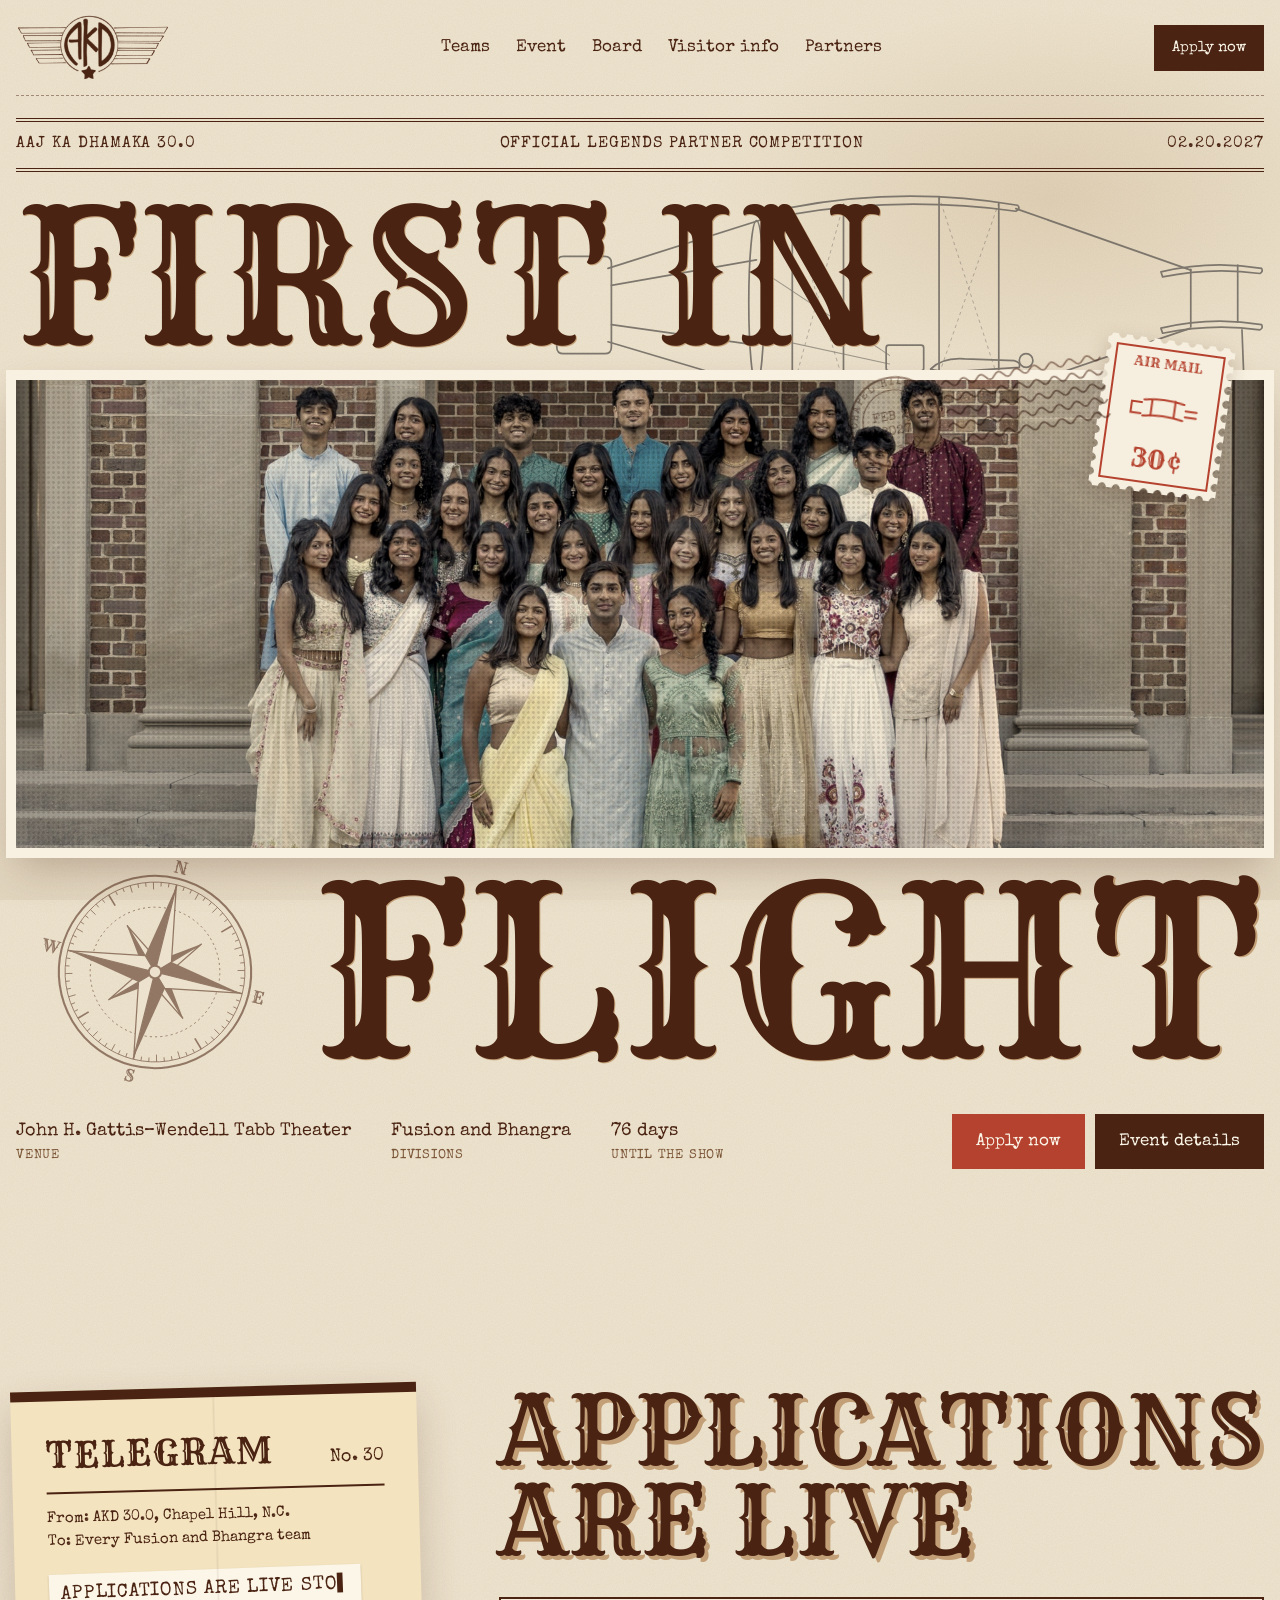
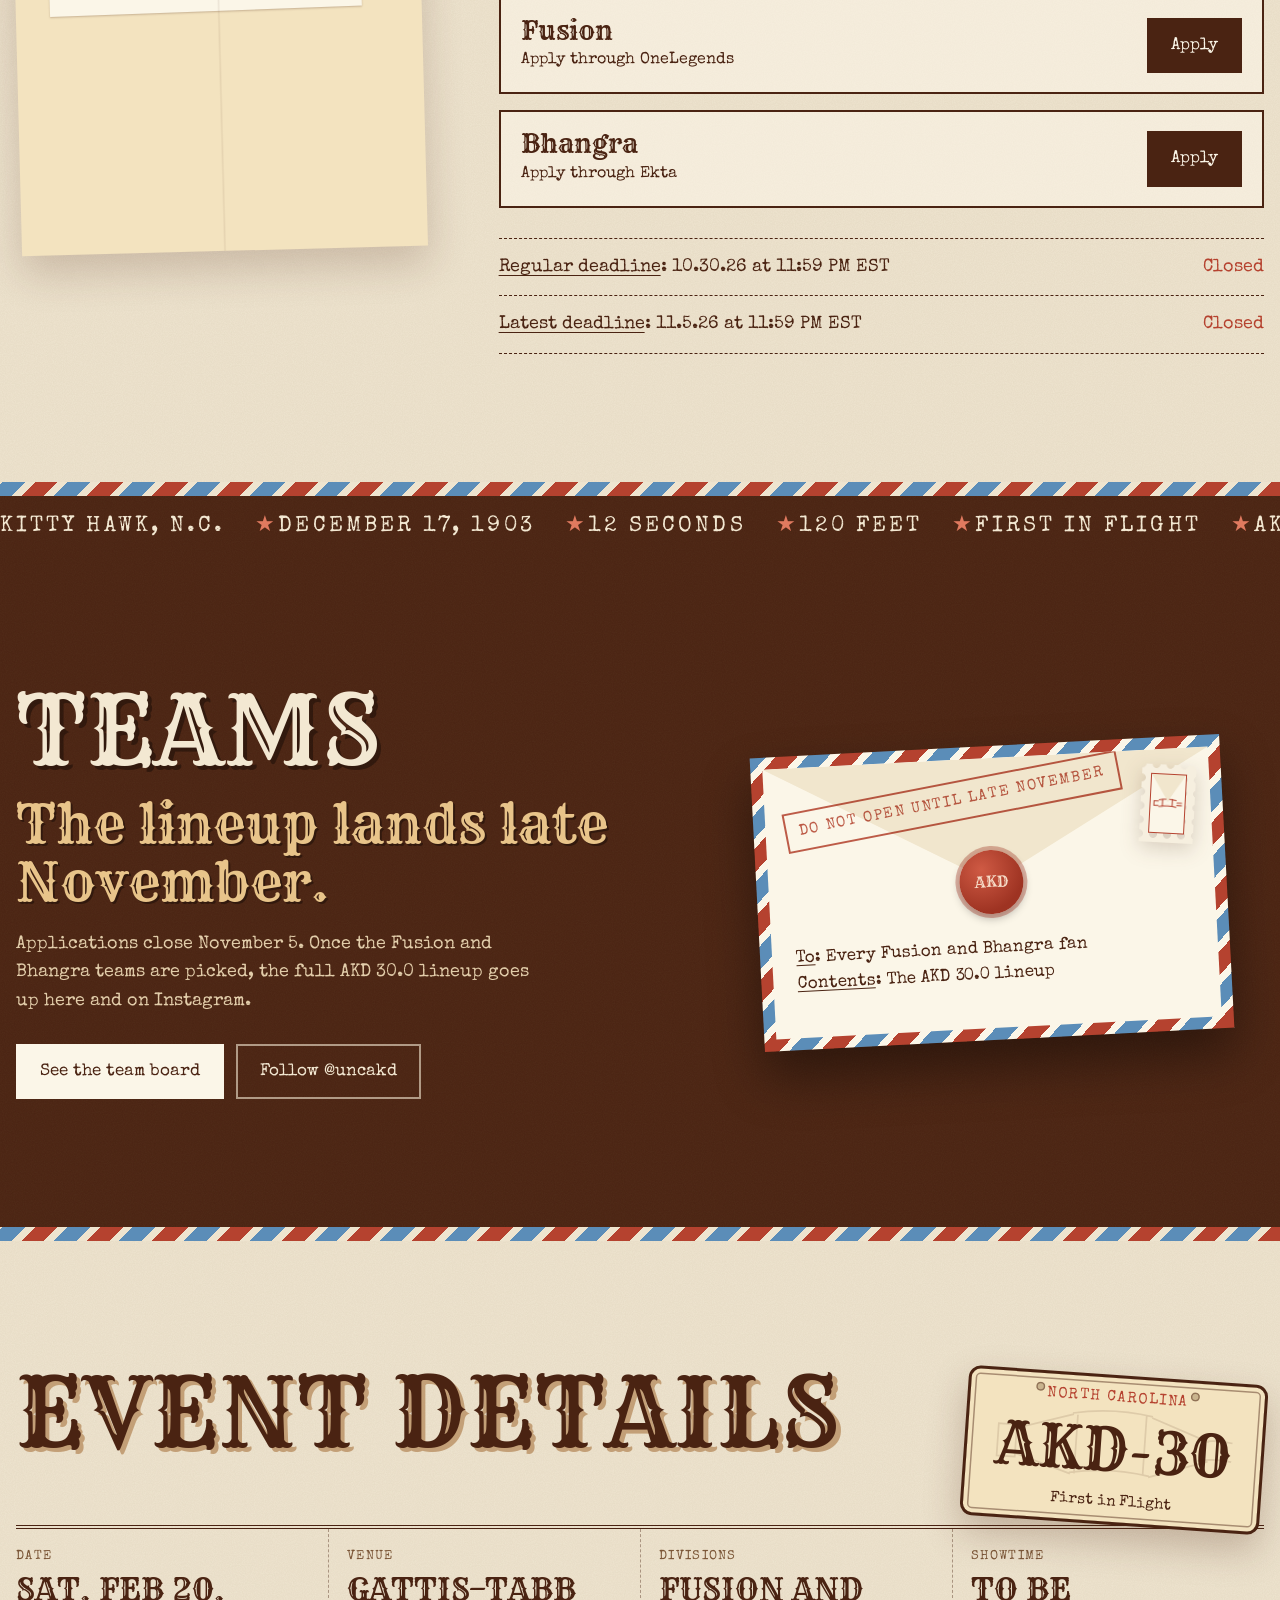
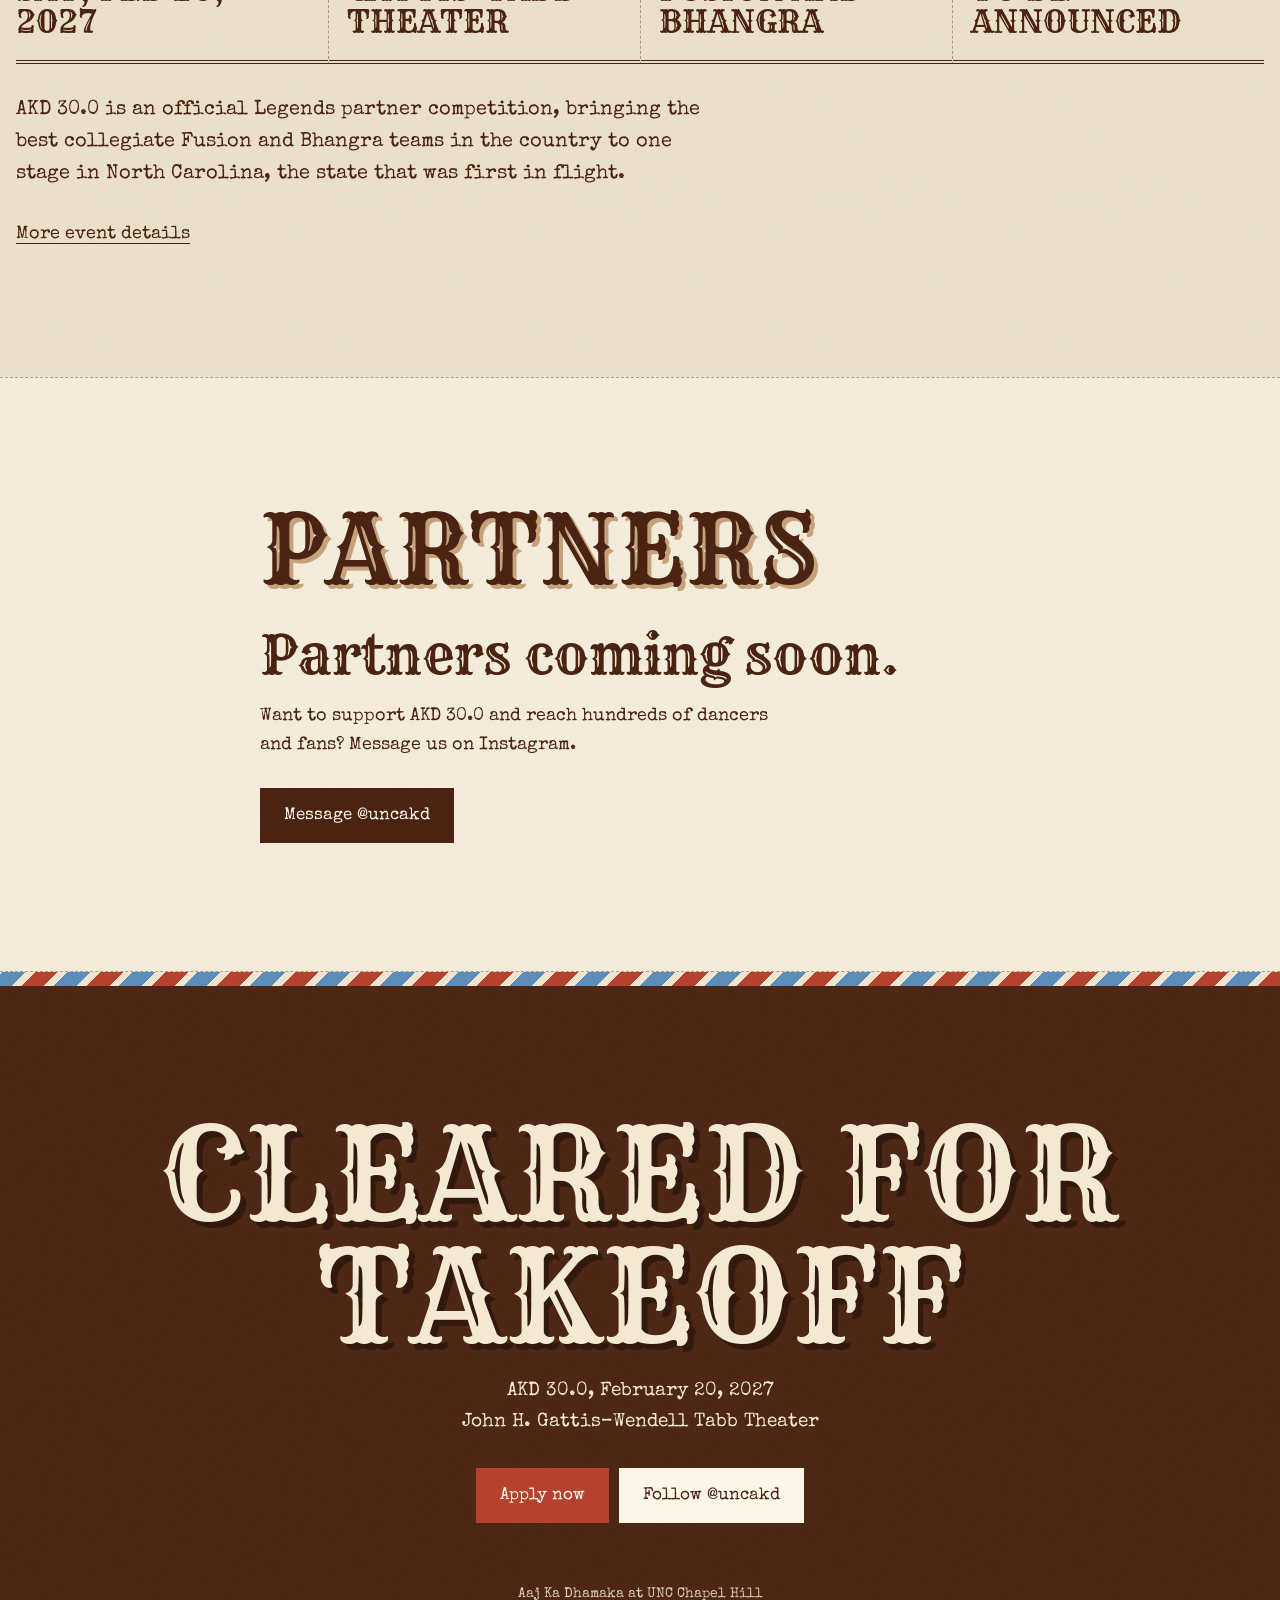
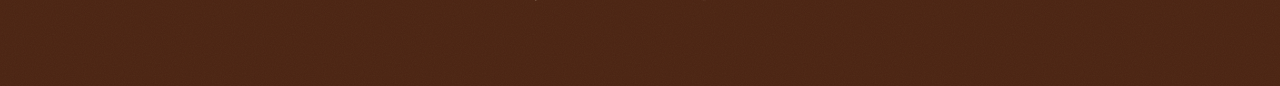
==== index.html @ eef0228e "AKD 30.0 "First in Flight" site; move 2026 site to /2026 New five-page site at the repo root (home, " ====
<!doctype html>
<html lang="en">
<head>
<meta charset="utf-8">
<meta name="viewport" content="width=device-width, initial-scale=1">
<title>Aaj Ka Dhamaka 30.0 | First in Flight</title>
<meta name="description" content="Aaj Ka Dhamaka 30.0. First in Flight. February 20, 2027.">
<link rel="icon" type="image/png" href="assets/logo-brown.png">
<meta property="og:title" content="Aaj Ka Dhamaka 30.0 | First in Flight">
<meta property="og:description" content="AKD 30.0, an official Legends partner competition. February 20, 2027 at the John H. Gattis–Wendell Tabb Theater.">
<meta property="og:image" content="https://aajkadhamaka.com/assets/akd-team.jpg">
<meta property="og:url" content="https://aajkadhamaka.com/">
<meta name="twitter:card" content="summary_large_image">
<link rel="preconnect" href="https://fonts.googleapis.com">
<link rel="preconnect" href="https://fonts.gstatic.com" crossorigin>
<link href="https://fonts.googleapis.com/css2?family=Rye&family=Special+Elite&display=swap" rel="stylesheet">
<link rel="stylesheet" href="site.css">
<style>
/* ---------- Poster hero ---------- */
.poster { position: relative; overflow: hidden; padding: 22px 0 clamp(50px, 7vw, 90px); }
.poster > .wrap { position: relative; z-index: 1; }
.poster h1 { margin: 0; }
.poster .l1, .poster .l2 { display: block; width: max-content; font-size: clamp(70px, 15vw, 240px); white-space: nowrap; will-change: transform; }
.poster .l1 { margin-top: 18px; animation: inL 1s cubic-bezier(.2, .8, .2, 1) both; }
.poster .l2 { margin-left: auto; animation: inR 1s cubic-bezier(.2, .8, .2, 1) .1s both; }
@keyframes inL { from { transform: translateX(-30vw); opacity: 0; } }
@keyframes inR { from { transform: translateX(30vw); opacity: 0; } }
.band { position: relative; display: block; margin: 14px 0; height: clamp(260px, 52vh, 560px); text-shadow: none; }
.band .duo { position: absolute; inset: 0; box-shadow: 0 0 0 10px #F8F1E1, 0 18px 40px rgba(74, 35, 18, .3); }
.band .duo img { object-position: center 44%; }
/* Team photo: real colors under a warm, printed-paper tint */
.duo.soft img { filter: sepia(.42) saturate(.82) contrast(1.05) brightness(.97); mix-blend-mode: normal; }
.duo.soft::before { background: #E6D2A8; opacity: .3; }
.duo.soft::after { opacity: .16; }
.band .stamp { position: absolute; z-index: 4; right: clamp(8px, 3vw, 40px); top: -40px; width: clamp(96px, 10vw, 130px); aspect-ratio: 5 / 6; transform: rotate(8deg); }
.stamp .inner { display: grid; grid-template-rows: auto 1fr auto; text-align: center; padding: 8px 6px; border: 2px solid var(--air-red); color: var(--air-red); }
.stamp .top { font-family: var(--display); font-size: clamp(11px, 1.05vw, 14px); letter-spacing: .04em; }
.stamp svg { width: 86%; margin: auto; }
.stamp .val { font-family: var(--display); font-size: clamp(20px, 2vw, 26px); line-height: 1; }
.band .postmark { position: absolute; z-index: 5; right: clamp(70px, 12vw, 170px); top: -26px; width: clamp(190px, 21vw, 270px); color: var(--ink); opacity: .55; transform: rotate(-10deg); mix-blend-mode: multiply; pointer-events: none; }
.poster-foot { display: grid; grid-template-columns: repeat(3, auto) 1fr; gap: 16px 40px; align-items: center; margin-top: 30px; }
.poster-foot small { display: block; font-size: 13px; color: var(--sepia); letter-spacing: .06em; text-transform: uppercase; }
.poster-foot .btns { justify-self: end; display: flex; gap: 10px; flex-wrap: wrap; }

/* Pencil sketch of the 1903 Wright Flyer; it draws in on load and flies off as you scroll */
.flyer-bg { position: absolute; z-index: 0; right: max(0px, calc((100vw - 1280px) / 2 - 40px)); top: 70px; width: min(860px, 58vw); height: auto; pointer-events: none;
  color: var(--graphite); opacity: .85; will-change: transform, opacity; }
.flyer-bg path, .flyer-bg line, .flyer-bg rect, .flyer-bg ellipse, .flyer-bg circle { fill: none; stroke: currentColor; stroke-width: 2; stroke-linecap: round; stroke-linejoin: round; }
.flyer-bg .thin { stroke-width: 1.2; opacity: .7; }
.flyer-bg .wire { stroke-width: 1; stroke-dasharray: 3 5; opacity: .6; }
.flyer-bg .draw { stroke-dasharray: var(--len); stroke-dashoffset: var(--len); animation: draw 2.2s cubic-bezier(.55, .05, .35, 1) forwards; animation-delay: var(--d, .2s); }
@keyframes draw { to { stroke-dashoffset: 0; } }
.compass { position: absolute; z-index: 0; color: var(--ink); opacity: .55; will-change: transform; }

/* ---------- 1903 ticker, typed like telegraph tape ---------- */
.ticker { background-color: var(--ink); background-image: var(--grain); color: var(--on-ink); overflow: hidden; padding: 14px 0; }
.ticker-track { display: flex; width: max-content; animation: tick 46s linear infinite; }
.ticker span { font-size: clamp(17px, 1.8vw, 22px); letter-spacing: .14em; text-transform: uppercase; white-space: nowrap; padding-right: 30px; }
.ticker i { font-style: normal; color: #E07A5F; padding-left: 30px; }
@keyframes tick { to { transform: translateX(-50%); } }

/* ---------- Teams: lineup coming late November ---------- */
.soon-grid { display: grid; grid-template-columns: 1.15fr 1fr; gap: clamp(30px, 6vw, 90px); align-items: center; }
.teams-soon h2 { color: var(--on-ink); margin-bottom: 18px; }
.soon-big { margin: 0; font-family: var(--display); font-size: clamp(30px, 4.2vw, 58px); line-height: 1.08; }
.teams-soon .soon-big { color: #E8C48A; text-shadow: .045em .045em 0 rgba(0, 0, 0, .35); }
.soon-text { margin: 18px 0 28px; max-width: 48ch; font-size: 18px; }
.teams-soon .soon-text { color: #E2CDAA; }
.soon-btns { display: flex; gap: 12px; flex-wrap: wrap; }
.teams-soon .btn-paper:hover { background: var(--air-red); border-color: var(--air-red); color: var(--paper-3); }
.btn-ghost-light { color: var(--on-ink); border-color: rgba(243, 232, 210, .6); }
.btn-ghost-light:hover { background: rgba(243, 232, 210, .1); }
/* A sealed air mail envelope holding the lineup */
.envelope { position: relative; justify-self: center; width: min(100%, 470px); aspect-ratio: 16 / 10; padding: 12px; transform: rotate(-3deg);
  background: repeating-linear-gradient(-45deg, var(--air-red) 0 16px, var(--paper-3) 16px 23px, var(--air-blue) 23px 39px, var(--paper-3) 39px 46px);
  box-shadow: 0 26px 50px rgba(0, 0, 0, .4); color: var(--ink); }
.envelope .inner { position: relative; height: 100%; background: var(--paper-3); padding: 22px 24px; display: flex; flex-direction: column; justify-content: flex-end; overflow: hidden; }
.envelope .inner::before { content: ""; position: absolute; left: 0; right: 0; top: 0; height: 46%; background: #F1E6CD; clip-path: polygon(0 0, 100% 0, 50% 100%); box-shadow: inset 0 -1px 0 rgba(74, 35, 18, .2); }
.envelope .to { position: relative; font-size: clamp(14px, 1.5vw, 17px); line-height: 1.55; }
.envelope .to b { font-weight: 400; text-decoration: underline; text-underline-offset: 3px; }
.envelope .seal { position: absolute; z-index: 2; left: 50%; top: 46%; width: 64px; height: 64px; margin: -32px 0 0 -32px; border-radius: 50%;
  background: radial-gradient(circle at 35% 30%, #CF5A44, #9E3322 70%); box-shadow: 0 0 0 4px rgba(158, 51, 34, .35), 0 4px 10px rgba(0, 0, 0, .3);
  display: grid; place-items: center; font-family: var(--display); color: #F6DCC8; font-size: 15px; }
.envelope .mini { position: absolute; z-index: 2; right: 16px; top: 16px; width: 54px; transform: rotate(6deg); }
.envelope .mini .inner { padding: 0; border: 1.5px solid var(--air-red); height: 60px; display: grid; place-items: center; justify-content: center; }
.envelope .mini svg { width: 34px; color: var(--air-red); }
.envelope .rubber { position: absolute; z-index: 3; left: 18px; top: 22px; padding: 6px 12px; border: 2.5px solid var(--air-red); color: var(--air-red); transform: rotate(-8deg);
  font-size: clamp(13px, 1.3vw, 15px); letter-spacing: .12em; text-transform: uppercase; opacity: .85; mix-blend-mode: multiply; }

/* ---------- Applications telegram ---------- */
.apply-grid { display: grid; grid-template-columns: 1.1fr 1fr; gap: clamp(30px, 6vw, 80px); align-items: start; }
.telegram { position: relative; background: var(--paper-2); padding: 26px clamp(18px, 3vw, 34px) 30px; transform: rotate(-1.5deg); box-shadow: 0 18px 40px rgba(74, 35, 18, .2); border-top: 10px solid var(--ink); }
.telegram::after { content: ""; position: absolute; inset: 0; pointer-events: none; background: linear-gradient(90deg, transparent 49.6%, rgba(74, 35, 18, .08) 50%, transparent 50.4%); }
.tg-top { display: flex; justify-content: space-between; align-items: baseline; border-bottom: 2px solid var(--ink); padding-bottom: 8px; margin-bottom: 14px; }
.tg-top .brand { font-family: var(--display); font-size: clamp(26px, 2.8vw, 38px); letter-spacing: .04em; }
.tg-top span:last-child { white-space: nowrap; }
.tg-meta { font-size: 15px; line-height: 1.5; margin-bottom: 20px; }
.strips p { display: table; margin: 0 0 10px; padding: 6px 12px; background: var(--paper-3); box-shadow: 0 1px 2px rgba(74, 35, 18, .25); font-size: clamp(15px, 1.6vw, 19px); letter-spacing: .04em; min-height: 2.1em; }
.strips p:nth-child(odd) { transform: rotate(-.6deg); }
.strips p:nth-child(even) { transform: rotate(.5deg) translateX(6px); }
.strips p:empty { visibility: hidden; }
.strips p.typing::after { content: "▌"; animation: blink .7s steps(1) infinite; }
@keyframes blink { 50% { opacity: 0; } }
.apply-cards { display: grid; gap: 16px; margin-bottom: 30px; }
.apply-card { display: flex; justify-content: space-between; align-items: center; gap: 16px; padding: 18px 20px; border: 2px solid var(--ink); background: rgba(255, 250, 238, .5); }
.apply-card b { display: block; font-family: var(--display); font-weight: 400; font-size: 26px; line-height: 1.1; }
.apply-card span { font-size: 16px; }
.deadlines { list-style: none; margin: 0; padding: 0; border-top: 1.5px dashed var(--ink); }
.deadlines li { padding: 14px 0; border-bottom: 1.5px dashed var(--ink); display: flex; justify-content: space-between; gap: 16px; flex-wrap: wrap; }
.deadlines b { font-weight: 400; text-decoration: underline; text-underline-offset: 4px; }
.deadlines .left { color: var(--air-red); }

/* ---------- Event summary with an old enamel plate ---------- */
.event-head { display: flex; justify-content: space-between; align-items: flex-start; gap: 30px; }
.plate { flex: 0 0 auto; width: clamp(220px, 24vw, 300px); aspect-ratio: 2 / 1; border-radius: 12px; padding: 8px 14px; transform: rotate(4deg); margin-top: 6px;
  background: var(--paper-2); border: 3px solid var(--ink); box-shadow: inset 0 0 0 4px var(--paper-2), inset 0 0 0 5.5px rgba(74, 35, 18, .45), 0 16px 36px rgba(74, 35, 18, .25);
  display: grid; grid-template-rows: auto 1fr auto; text-align: center; position: relative; overflow: hidden; }
.plate .state { font-size: clamp(12px, 1.2vw, 15px); color: var(--air-red); letter-spacing: .1em; text-transform: uppercase; }
.plate .num { align-self: center; font-family: var(--display); font-size: clamp(40px, 4.6vw, 60px); line-height: 1; color: var(--ink); }
.plate .motto { font-size: clamp(12px, 1.2vw, 15px); color: var(--ink); }
.plate svg { position: absolute; inset: 18% 8% auto; width: 84%; opacity: .12; color: var(--ink); }
.plate svg path { fill: none; stroke: currentColor; stroke-width: 6; }
.plate .bolt { position: absolute; top: 9px; width: 9px; height: 9px; border-radius: 50%; background: #C9B48E; box-shadow: inset 0 0 0 1.5px rgba(74, 35, 18, .45); }
.plate .bolt.l { left: 22%; } .plate .bolt.r { right: 22%; }
.event-grid { margin: 0; display: grid; grid-template-columns: repeat(4, 1fr); border-top: 4px double var(--ink); }
.event-grid div { padding: 18px 18px 22px 0; border-bottom: 4px double var(--ink); }
.event-grid div + div { padding-left: 18px; border-left: 1.5px dashed rgba(74, 35, 18, .4); }
.event-grid dt { font-size: 13px; letter-spacing: .1em; text-transform: uppercase; color: var(--sepia); }
.event-grid dd { margin: 6px 0 0; font-family: var(--display); text-transform: uppercase; font-size: clamp(22px, 2.4vw, 34px); line-height: 1.05; }
.about { max-width: 58ch; font-size: 20px; margin: 30px 0 0; }

/* ---------- Partners: coming soon ---------- */
.partners-grid { max-width: 760px; }
.partners-grid .soon-text { color: var(--ink); }

@media (max-width: 900px) {
  .poster-foot { grid-template-columns: 1fr 1fr; }
  .poster-foot .btns { justify-self: start; grid-column: 1 / -1; }
  .apply-grid, .soon-grid { grid-template-columns: 1fr; }
  .event-head { flex-direction: column; }
  .event-grid { grid-template-columns: 1fr 1fr; }
  .event-grid div:nth-child(3) { padding-left: 0; border-left: 0; }
  .flyer-bg { width: 70vw; top: 80px; right: -4vw; }
}
@media (max-width: 600px) {
  .flyer-bg { width: 92vw; top: 60px; right: 4vw; opacity: .9; }
  .poster .l1 { margin-top: calc(41vw + 14px); }
  /* Phones: stamp and postmark sit on the photo so they don't cover the headline */
  .band .stamp { top: 14px; right: 12px; width: 74px; }
  .band .postmark { width: 150px; left: 6px; right: auto; top: auto; bottom: 6px; }
  .event-grid { grid-template-columns: 1fr; }
  .event-grid div + div { padding-left: 0; border-left: 0; }
  .apply-card { flex-direction: column; align-items: flex-start; }
  .envelope .rubber { font-size: 10.5px; padding: 4px 8px; left: 12px; top: 12px; letter-spacing: .08em; }
  .envelope .seal { width: 46px; height: 46px; margin: -23px 0 0 -23px; font-size: 12px; }
  .envelope .mini { width: 42px; right: 10px; top: 10px; }
  .envelope .mini .inner { height: 46px; }
}
@media (prefers-reduced-motion: reduce) {
  .poster .l1, .poster .l2 { animation: none; }
  .flyer-bg .draw { animation: none; stroke-dashoffset: 0; }
  .ticker-track { animation: none; }
  .strips p.typing::after { animation: none; }
}
</style>
</head>
<body>

<header class="nav" data-page="home"></header>

<main id="top">
  <section class="poster">
    <svg class="flyer-bg" id="flyerBg" viewBox="140 90 870 380" aria-hidden="true">
      <!-- 1903 Wright Flyer, side view, drawn in pencil -->
      <path class="draw" d="M300 438 H900"/>
      <path class="draw" d="M420 142 Q560 112 702 136 Q706 140 700 143 Q560 124 424 149 Q414 146 420 142 Z"/>
      <path class="draw" style="--d:.3s" d="M420 352 Q560 322 702 346 Q706 350 700 353 Q560 334 424 359 Q414 356 420 352 Z"/>
      <path class="draw" style="--d:.45s" d="M438 147 V354"/>
      <path class="draw" style="--d:.5s" d="M498 135 V343"/>
      <path class="draw" style="--d:.55s" d="M610 126 V334"/>
      <path class="draw" style="--d:.6s" d="M680 133 V342"/>
      <line class="wire" x1="438" y1="147" x2="498" y2="343"/>
      <line class="wire" x1="498" y1="135" x2="438" y2="354"/>
      <line class="wire" x1="610" y1="126" x2="680" y2="342"/>
      <line class="wire" x1="680" y1="133" x2="610" y2="334"/>
      <rect class="draw" style="--d:.7s" x="548" y="300" width="44" height="30" rx="3"/>
      <path class="thin draw" style="--d:.75s" d="M552 312 L404 214 M552 322 L404 290"/>
      <path class="draw" style="--d:.8s" d="M600 328 q14 -14 40 -12 l58 2 q8 2 6 8 l-62 4 q-30 2 -42 -2 Z"/>
      <circle class="draw" style="--d:.85s" cx="712" cy="318" r="8"/>
      <ellipse class="draw" style="--d:.6s" cx="396" cy="250" rx="9" ry="96"/>
      <path class="draw" style="--d:.8s" d="M870 214 Q930 200 988 210 Q990 214 986 216 Q930 208 872 220 Z"/>
      <path class="draw" style="--d:.85s" d="M870 280 Q930 266 988 276 Q990 280 986 282 Q930 274 872 286 Z"/>
      <path class="draw" style="--d:.9s" d="M905 211 V278 M960 206 V273"/>
      <path class="draw" style="--d:.95s" d="M700 140 L905 212 M700 350 L905 280"/>
      <path class="draw" style="--d:1s" d="M424 400 H900 Q960 400 968 360 L965 282"/>
      <path class="thin draw" style="--d:1.05s" d="M470 356 V400 M560 345 V400 M650 340 V400"/>
      <path class="draw" style="--d:1.1s" d="M170 196 H218 Q226 196 226 204 V302 Q226 310 218 310 H170 Q162 310 162 302 V204 Q162 196 170 196 Z"/>
      <path class="draw" style="--d:1.15s" d="M424 146 L222 210 M424 356 L222 296 M396 200 L226 230 M396 300 L226 276"/>
    </svg>
    <svg class="compass" id="compass" viewBox="-110 -110 220 220" aria-hidden="true"></svg>
    <div class="wrap">
      <div class="bar"><span>Aaj Ka Dhamaka 30.0</span><span>Official Legends partner competition</span><span>02.20.2027</span></div>
      <h1 class="cond">
        <span class="l1" id="l1">First in</span>
        <span class="band" aria-hidden="true">
          <span class="duo soft" style="display:block" role="img" aria-label="The AKD 30.0 board on the steps at UNC"><img src="assets/akd-team.jpg" alt=""></span>
          <svg class="postmark" id="postmark" viewBox="0 0 300 120"></svg>
          <span class="stamp-frame stamp"><span class="inner" style="display:grid">
            <span class="top">AIR MAIL</span>
            <svg viewBox="-40 -16 80 32"><g fill="none" stroke="currentColor" stroke-width="2" stroke-linecap="round"><path d="M-20 -8 Q0 -12 20 -8 M-20 8 Q0 4 20 8"/><path d="M-12 -9 V7 M11 -10 V6"/><path d="M22 -2 h11 M22 4 h11 M-22 -5 h-10 v11 h10"/></g></svg>
            <span class="val">30¢</span>
          </span></span>
        </span>
        <span class="l2" id="l2">flight</span>
      </h1>
      <div class="poster-foot">
        <div>John H. Gattis–Wendell Tabb Theater<small>Venue</small></div>
        <div>Fusion and Bhangra<small>Divisions</small></div>
        <div><span data-days>125</span> days<small>Until the show</small></div>
        <div class="btns"><a class="btn btn-red" href="#apply">Apply now</a><a class="btn btn-ink" href="event.html">Event details</a></div>
      </div>
    </div>
  </section>

  <section class="band-plain" id="apply">
    <div class="wrap apply-grid">
      <div class="telegram" aria-label="Telegram: Applications are live. Fusion teams apply through OneLegends. Bhangra teams apply through Ekta. Regular deadline 10.30.26 at 11:59 PM EST. Latest deadline 11.5.26 at 11:59 PM EST.">
        <div class="tg-top"><span class="brand">TELEGRAM</span><span>No. 30</span></div>
        <div class="tg-meta">From: AKD 30.0, Chapel Hill, N.C.<br>To: Every Fusion and Bhangra team</div>
        <div class="strips" id="strips" aria-hidden="true">
          <p data-text="APPLICATIONS ARE LIVE STOP"></p>
          <p data-text="FUSION APPLY THROUGH ONELEGENDS STOP"></p>
          <p data-text="BHANGRA APPLY THROUGH EKTA STOP"></p>
          <p data-text="REGULAR DEADLINE 10.30.26 AT 11:59 PM EST STOP"></p>
          <p data-text="LATEST DEADLINE 11.5.26 AT 11:59 PM EST STOP"></p>
        </div>
      </div>
      <div>
        <h2 class="cond">Applications are live</h2>
        <div class="apply-cards">
          <div class="apply-card"><div><b>Fusion</b><span>Apply through OneLegends</span></div><a class="btn btn-ink" href="#">Apply</a></div>
          <div class="apply-card"><div><b>Bhangra</b><span>Apply through Ekta</span></div><a class="btn btn-ink" href="#">Apply</a></div>
        </div>
        <ul class="deadlines">
          <li><span><b>Regular deadline</b>: 10.30.26 at 11:59 PM EST</span><span class="left" id="dl-regular"></span></li>
          <li><span><b>Latest deadline</b>: 11.5.26 at 11:59 PM EST</span><span class="left" id="dl-latest"></span></li>
        </ul>
      </div>
    </div>
  </section>

  <div class="airmail-edge" aria-hidden="true"></div>
  <div class="ticker" aria-hidden="true"><div class="ticker-track" id="ticker"></div></div>

  <section class="band-ink teams-soon" id="lineup">
    <div class="wrap soon-grid">
      <div>
        <h2 class="cond">Teams</h2>
        <p class="soon-big">The lineup lands late November.</p>
        <p class="soon-text">Applications close November 5. Once the Fusion and Bhangra teams are picked, the full AKD 30.0 lineup goes up here and on Instagram.</p>
        <div class="soon-btns"><a class="btn btn-paper" href="teams.html">See the team board</a><a class="btn btn-ghost-light" href="https://www.instagram.com/uncakd/">Follow @uncakd</a></div>
      </div>
      <div class="envelope" role="img" aria-label="A sealed air mail envelope marked: do not open until late November">
        <div class="inner">
          <span class="stamp-frame mini"><span class="inner"><svg viewBox="-40 -16 80 32"><g fill="none" stroke="currentColor" stroke-width="2.4" stroke-linecap="round"><path d="M-20 -8 Q0 -12 20 -8 M-20 8 Q0 4 20 8"/><path d="M-12 -9 V7 M11 -10 V6"/><path d="M22 -2 h11 M22 4 h11 M-22 -5 h-10 v11 h10"/></g></svg></span></span>
          <span class="seal">AKD</span>
          <span class="rubber">Do not open until late November</span>
          <p class="to"><b>To</b>: Every Fusion and Bhangra fan<br><b>Contents</b>: The AKD 30.0 lineup</p>
        </div>
      </div>
    </div>
  </section>
  <div class="airmail-edge" aria-hidden="true"></div>

  <section class="band-plain" id="event">
    <div class="wrap">
      <div class="event-head">
        <h2 class="cond">Event details</h2>
        <div class="plate" role="img" aria-label="Old North Carolina license plate reading AKD 30, First in Flight">
          <span class="bolt l"></span><span class="bolt r"></span>
          <svg viewBox="140 100 870 330" aria-hidden="true"><path d="M420 142 Q560 112 702 136 M420 352 Q560 322 702 346 M438 147 V354 M680 133 V342 M700 140 L905 212 M700 350 L905 280 M870 214 Q930 200 988 210 M870 280 Q930 266 988 276 M424 146 L222 210 M424 356 L222 296 M170 196 H226 V310 H162 V196 Z"/></svg>
          <span class="state">North Carolina</span>
          <span class="num">AKD-30</span>
          <span class="motto">First in Flight</span>
        </div>
      </div>
      <dl class="event-grid">
        <div><dt>Date</dt><dd>Sat, Feb 20, 2027</dd></div>
        <div><dt>Venue</dt><dd>Gattis–Tabb Theater</dd></div>
        <div><dt>Divisions</dt><dd>Fusion and Bhangra</dd></div>
        <div><dt>Showtime</dt><dd>To be announced</dd></div>
      </dl>
      <p class="about">AKD 30.0 is an official Legends partner competition, bringing the best collegiate Fusion and Bhangra teams in the country to one stage in North Carolina, the state that was first in flight.</p>
      <a class="more" href="event.html">More event details</a>
    </div>
  </section>

  <section class="band-light" id="partners">
    <div class="wrap partners-grid">
      <div>
        <h2 class="cond">Partners</h2>
        <p class="soon-big">Partners coming soon.</p>
        <p class="soon-text">Want to support AKD 30.0 and reach hundreds of dancers and fans? Message us on Instagram.</p>
        <a class="btn btn-ink" href="https://www.instagram.com/uncakd/">Message @uncakd</a>
      </div>
    </div>
  </section>
</main>

<footer class="footer"></footer>

<script src="assets/data.js"></script>
<script src="site.js"></script>
<script>
(() => {
  const D = window.AKD;
  const $ = (s) => document.querySelector(s);
  const reduce = matchMedia("(prefers-reduced-motion: reduce)").matches;

  // Exact lengths so each line of the Flyer draws in fully
  document.querySelectorAll("#flyerBg .draw").forEach((el) => el.style.setProperty("--len", Math.ceil(el.getTotalLength()) + 1));

  // ---------- Compass rose ----------
  (() => {
    let g = '<g fill="none" stroke="currentColor"><circle r="92" stroke-width="2"/><circle r="86" stroke-width=".8"/><circle r="62" stroke-width=".8" stroke-dasharray="2 3"/></g>';
    for (let a = 0; a < 360; a += 5) {
      const long = a % 45 === 0, r1 = long ? 74 : (a % 15 === 0 ? 79 : 82), rad = a * Math.PI / 180;
      g += `<line x1="${Math.sin(rad) * r1}" y1="${-Math.cos(rad) * r1}" x2="${Math.sin(rad) * 86}" y2="${-Math.cos(rad) * 86}" stroke="currentColor" stroke-width="${long ? 1.6 : .8}"/>`;
    }
    const point = (a, len, w) => {
      const rad = a * Math.PI / 180, c = Math.cos(rad), s = Math.sin(rad);
      const P = (x, y) => `${x * c - y * s},${x * s + y * c}`;
      return `<polygon points="${P(0, -len)} ${P(-w, -w)} 0,0" fill="currentColor"/><polygon points="${P(0, -len)} ${P(w, -w)} 0,0" fill="#EEE4CF" stroke="currentColor" stroke-width="1.2"/>`;
    };
    [45, 135, 225, 315].forEach((a) => { g += point(a, 52, 8); });
    [0, 90, 180, 270].forEach((a) => { g += point(a, 84, 13); });
    g += '<circle r="6" fill="#EEE4CF" stroke="currentColor" stroke-width="2"/>';
    [["N", 0, -97], ["E", 102, 6], ["S", 0, 108], ["W", -102, 6]].forEach(([t, x, y]) => { g += `<text x="${x}" y="${y}" text-anchor="middle" font-family="Rye" font-size="16" fill="currentColor">${t}</text>`; });
    $("#compass").innerHTML = `<g transform="rotate(14)">${g}</g>`;
  })();

  // ---------- Postmark with wavy cancellation lines ----------
  (() => {
    let g = '<g fill="none" stroke="currentColor" stroke-width="2.2"><circle cx="58" cy="60" r="50"/><circle cx="58" cy="60" r="36" stroke-width="1.2"/></g>';
    g += '<defs><path id="pmArc" d="M 16 60 A 42 42 0 0 1 100 60"/><path id="pmArc2" d="M 22 68 A 38 38 0 0 0 94 68"/></defs>';
    g += '<text font-family="Special Elite" font-size="12" fill="currentColor" letter-spacing="1.5"><textPath href="#pmArc" startOffset="50%" text-anchor="middle">CHAPEL HILL, N.C.</textPath></text>';
    g += '<text font-family="Special Elite" font-size="11" fill="currentColor" letter-spacing="1.5"><textPath href="#pmArc2" startOffset="50%" text-anchor="middle">AKD 30.0</textPath></text>';
    g += '<text x="58" y="57" text-anchor="middle" font-family="Special Elite" font-size="15" fill="currentColor">FEB 20</text><text x="58" y="74" text-anchor="middle" font-family="Special Elite" font-size="15" fill="currentColor">2027</text>';
    for (let i = 0; i < 5; i++) {
      let d = `M 116 ${28 + i * 16}`;
      for (let x = 116; x < 296; x += 20) d += " q 5 -7 10 0 t 10 0";
      g += `<path d="${d}" fill="none" stroke="currentColor" stroke-width="2"/>`;
    }
    $("#postmark").innerHTML = g;
  })();

  // Each headline line is sized to span the poster width, capped so the hero still fits on screen
  function fit() {
    const w = $(".poster .wrap").clientWidth;
    // "First in" leaves room on the right for the Flyer sketch; "flight" leaves room on the left for the compass
    [["#l1", .7], ["#l2", .82]].forEach(([id, share]) => {
      const el = $(id);
      el.style.fontSize = "100px";
      el.style.fontSize = Math.min(100 * w * (innerWidth < 600 ? 1 : share) / el.scrollWidth, innerHeight * .26).toFixed(1) + "px";
    });
  }
  // The compass sits in the open space to the left of "flight", and hides when there isn't room for it
  function placeCompass() {
    const wrap = $(".poster > .wrap"), l2 = $("#l2"), c = $("#compass");
    const room = wrap.clientWidth - l2.offsetWidth - 20;
    const size = Math.min(230, room, l2.offsetHeight * 1.25);
    c.style.display = size < 100 ? "none" : "";
    if (size < 100) return;
    c.style.width = size + "px";
    c.style.left = (wrap.offsetLeft + (room - size) / 2) + "px";
    c.style.top = (wrap.offsetTop + l2.offsetTop + (l2.offsetHeight - size) / 2) + "px";
  }
  const layout = () => { fit(); placeCompass(); };
  document.fonts.ready.then(layout);
  addEventListener("resize", layout);

  // On scroll the headline drifts apart, the Flyer climbs away and the compass turns
  if (!reduce) {
    const l1 = $("#l1"), l2 = $("#l2"), flyer = $("#flyerBg"), compass = $("#compass");
    let ticking = false;
    addEventListener("scroll", () => {
      if (ticking) return; ticking = true;
      requestAnimationFrame(() => {
        ticking = false;
        const y = Math.min(scrollY, innerHeight), p = y / innerHeight;
        l1.style.transform = `translateX(${-y * .25}px)`;
        l2.style.transform = `translateX(${y * .25}px)`;
        flyer.style.transform = `translate(${p * 40}vw, ${-p * 45}vh) rotate(${-p * 14}deg) scale(${1 - p * .3})`;
        flyer.style.opacity = Math.max(0, .85 - p * 1.6);
        compass.style.transform = `rotate(${scrollY * .15}deg)`;
      });
    }, { passive: true });
  }

  // ---------- 1903 ticker ----------
  const tickerText = "Kitty Hawk, N.C.<i>★</i>December 17, 1903<i>★</i>12 seconds<i>★</i>120 feet<i>★</i>First in flight<i>★</i>AKD 30.0<i>★</i>February 20, 2027<i>★</i>";
  $("#ticker").innerHTML = `<span>${tickerText}</span><span>${tickerText}</span>`;

  // ---------- Telegram types itself out once it's on screen ----------
  const strips = [...document.querySelectorAll("#strips p")];
  function typeAll() {
    if (reduce) { strips.forEach((p) => { p.textContent = p.dataset.text; }); return; }
    let i = 0;
    const next = () => {
      if (i >= strips.length) return;
      const p = strips[i++], text = p.dataset.text;
      let n = 0;
      p.classList.add("typing");
      const step = () => {
        p.textContent = text.slice(0, ++n);
        if (n < text.length) setTimeout(step, 28 + Math.random() * 40);
        else { p.classList.remove("typing"); setTimeout(next, 220); }
      };
      step();
    };
    next();
  }
  const tio = new IntersectionObserver((es) => { if (es[0].isIntersecting) { typeAll(); tio.disconnect(); } }, { threshold: .35 });
  tio.observe($("#strips"));

  // ---------- Deadline countdowns ----------
  function left(iso) {
    const ms = new Date(iso) - Date.now();
    if (ms <= 0) return "Closed";
    const d = Math.floor(ms / 86400000), h = Math.floor(ms / 3600000) % 24;
    return d > 0 ? `${d} day${d === 1 ? "" : "s"}, ${h} hr left` : `${h} hr left`;
  }
  const dl = () => { $("#dl-regular").textContent = left(D.apply.regular.at); $("#dl-latest").textContent = left(D.apply.latest.at); };
  dl(); setInterval(dl, 60000);

})();
</script>
</body>
</html>
---- site.css ----
/* Vintage Poster: the Lineup Poster layout in Air Mail's aged paper, sepia ink and air mail ephemera */
:root {
  --paper: #EEE4CF;
  --paper-2: #F3E3BF;
  --paper-3: #FBF6E8;
  --ink: #4A2312;
  --ink-deep: #2E170B;
  --sepia: #7A5536;
  --graphite: #6B655E;
  --air-red: #B5422F;
  --air-blue: #5B8DB8;
  --on-ink: #F3E8D2;
  --display: "Rye", Rockwell, serif;
  --type: "Special Elite", "Courier New", monospace;
  --grain: url("data:image/svg+xml,%3Csvg xmlns='http://www.w3.org/2000/svg' width='240' height='240'%3E%3Cfilter id='n'%3E%3CfeTurbulence type='fractalNoise' baseFrequency='.9' numOctaves='3' stitchTiles='stitch'/%3E%3CfeColorMatrix values='0 0 0 0 .29 0 0 0 0 .2 0 0 0 0 .1 0 0 0 .09 0'/%3E%3C/filter%3E%3Crect width='240' height='240' filter='url(%23n)'/%3E%3C/svg%3E");
}
* { box-sizing: border-box; }
html { scroll-behavior: smooth; overflow-x: clip; }
body {
  margin: 0; color: var(--ink); font-family: var(--type); font-size: 18px; line-height: 1.6; -webkit-font-smoothing: antialiased;
  background-color: var(--paper);
  background-image:
    var(--grain),
    radial-gradient(38% 30% at 82% 22%, rgba(150, 105, 50, .16), transparent 70%),
    radial-gradient(30% 24% at 12% 58%, rgba(150, 105, 50, .12), transparent 70%),
    radial-gradient(140% 100% at 50% 40%, transparent 55%, rgba(110, 72, 30, .22));
  background-attachment: scroll, fixed, fixed, fixed;
}
img { max-width: 100%; display: block; }
a { color: inherit; }
:focus-visible { outline: 2px dashed var(--air-red); outline-offset: 4px; }
.wrap { width: min(1280px, 100% - 32px); margin-inline: auto; }

/* Rye wood type with a light sepia offset shadow */
.cond { font-family: var(--display); font-weight: 400; text-transform: uppercase; line-height: .95; letter-spacing: .01em; text-shadow: .045em .045em 0 rgba(181, 137, 91, .75); }
h2 { margin: 0 0 30px; font-size: clamp(34px, 7.4vw, 108px); }
.note { color: var(--sepia); font-size: 15px; }
.more { display: inline-block; margin-top: 30px; text-underline-offset: 5px; }

/* Sepia duotone print: brown shadows, paper highlights, a fine dot screen on top */
.duo { position: relative; overflow: hidden; background: var(--ink-deep); }
.duo img { width: 100%; height: 100%; object-fit: cover; filter: grayscale(1) contrast(1.2) brightness(1.06); mix-blend-mode: screen; transition: filter .4s, mix-blend-mode .4s; }
.duo::before { content: ""; position: absolute; inset: 0; background: #E9D3A6; mix-blend-mode: multiply; z-index: 1; pointer-events: none; transition: opacity .4s; }
.duo::after { content: ""; position: absolute; inset: 0; z-index: 2; pointer-events: none; opacity: .3;
  background: radial-gradient(circle, rgba(46, 23, 11, .9) 0 1.1px, transparent 1.6px) 0 0 / 5px 5px; mix-blend-mode: multiply; transition: opacity .4s; }
.duo.color img { filter: none; mix-blend-mode: normal; }
.duo.color::before, .duo.color::after { opacity: 0; }

/* Air mail envelope edge: red and blue chevrons */
.airmail-edge { height: 14px; background: repeating-linear-gradient(-45deg, var(--air-red) 0 16px, var(--paper) 16px 23px, var(--air-blue) 23px 39px, var(--paper) 39px 46px); }

/* Perforated postage stamp: punched holes show around the edge, the inner panel covers the rest */
.stamp-frame { position: relative; padding: 9px; background: radial-gradient(circle at 7px 7px, transparent 3.6px, #F6EFDF 4.2px) -7px -7px / 14px 14px;
  filter: drop-shadow(0 6px 10px rgba(74, 35, 18, .22)); }
.stamp-frame > .inner { position: relative; height: 100%; background: #F6EFDF; }

/* ---------- Nav ---------- */
.nav { position: relative; z-index: 40; }
.nav .wrap { display: flex; align-items: center; justify-content: space-between; gap: 20px; padding: 18px 0; border-bottom: 1.5px dashed rgba(74, 35, 18, .45); }
.nav .wrap { padding: 14px 0; }
.nav .home img { width: clamp(124px, 12vw, 168px); }
.nav ul { display: flex; gap: 26px; list-style: none; margin: 0; padding: 0; }
.nav ul a { text-decoration: none; font-size: 17px; }
.nav ul a:hover, .nav ul a[aria-current="page"] { text-decoration: underline; text-underline-offset: 5px; }
.nav-right { display: flex; align-items: center; gap: 10px; }
.menu { display: none; font: inherit; font-size: 16px; padding: 7px 12px; border: 1.5px solid var(--ink); background: none; color: var(--ink); cursor: pointer; }
.btn { display: inline-block; text-decoration: none; font-family: var(--type); font-size: 17px; padding: 12px 22px; border: 2px solid var(--ink); }
.btn-red { background: var(--air-red); border-color: var(--air-red); color: var(--paper-3); }
.btn-red:hover { background: var(--ink); border-color: var(--ink); }
.btn-ink { background: var(--ink); color: var(--paper-3); }
.btn-ink:hover { background: var(--air-red); border-color: var(--air-red); }
.btn-paper { background: var(--paper-3); color: var(--ink); border-color: var(--paper-3); }
.btn-line { color: var(--ink); }
.btn-line:hover { background: rgba(74, 35, 18, .08); }
.nav .btn { padding: 9px 16px; font-size: 15px; }

/* ---------- Subpage header ---------- */
.bar { display: flex; justify-content: space-between; gap: 16px; padding: 10px 0; border-top: 4px double var(--ink); border-bottom: 4px double var(--ink); font-size: clamp(13px, 1.3vw, 16px); letter-spacing: .06em; text-transform: uppercase; }
.page-head { padding-bottom: clamp(40px, 6vw, 80px); }
.page-head h1 { margin: 30px 0 0; font-size: clamp(64px, 12vw, 180px); }
.page-head .lede { max-width: 56ch; font-size: 20px; margin: 24px 0 0; }

/* ---------- Bands ---------- */
.band-ink { background-color: var(--ink); background-image: var(--grain); color: var(--on-ink); padding: clamp(70px, 10vw, 140px) 0; }
.band-ink .cond { text-shadow: .045em .045em 0 rgba(0, 0, 0, .35); }
.band-light { background: rgba(251, 246, 232, .55); border-top: 1.5px dashed rgba(74, 35, 18, .4); border-bottom: 1.5px dashed rgba(74, 35, 18, .4); padding: clamp(70px, 10vw, 140px) 0; }
.band-plain { padding: clamp(70px, 10vw, 140px) 0; }

/* ---------- Footer ---------- */
.footer { background-color: var(--ink); background-image: var(--grain); color: var(--on-ink); text-align: center; }
.footer .inner { padding: clamp(70px, 10vw, 130px) 0 50px; }
.footer .big { margin: 0; font-size: clamp(54px, 10vw, 150px); text-shadow: .045em .045em 0 rgba(0, 0, 0, .35); }
.footer p { font-size: 19px; margin: 20px 0 30px; }
.footer .btns { display: flex; gap: 10px; justify-content: center; flex-wrap: wrap; }
.footer .btn-paper:hover { background: var(--air-red); border-color: var(--air-red); color: var(--paper-3); }
.footer .small { margin-top: 60px; font-size: 14px; opacity: .85; }

@media (max-width: 900px) {
  .menu { display: block; }
  .nav ul { display: none; position: absolute; left: 16px; right: 16px; top: 100%; flex-direction: column; gap: 0; padding: 6px 18px; background: var(--paper); border: 1.5px solid var(--ink); box-shadow: 0 16px 40px rgba(74, 35, 18, .25); }
  .nav ul.open { display: flex; }
  .nav ul a { display: block; padding: 12px 0; font-size: 19px; }
  .nav ul li + li { border-top: 1px dashed rgba(74, 35, 18, .4); }
}
@media (max-width: 600px) {
  body { font-size: 17px; }
  .nav .btn { padding: 8px 12px; font-size: 14px; }
  .nav .home img { width: 112px; }
  .bar span:nth-child(2) { display: none; }
}
@media (prefers-reduced-motion: reduce) {
  html { scroll-behavior: auto; }
}
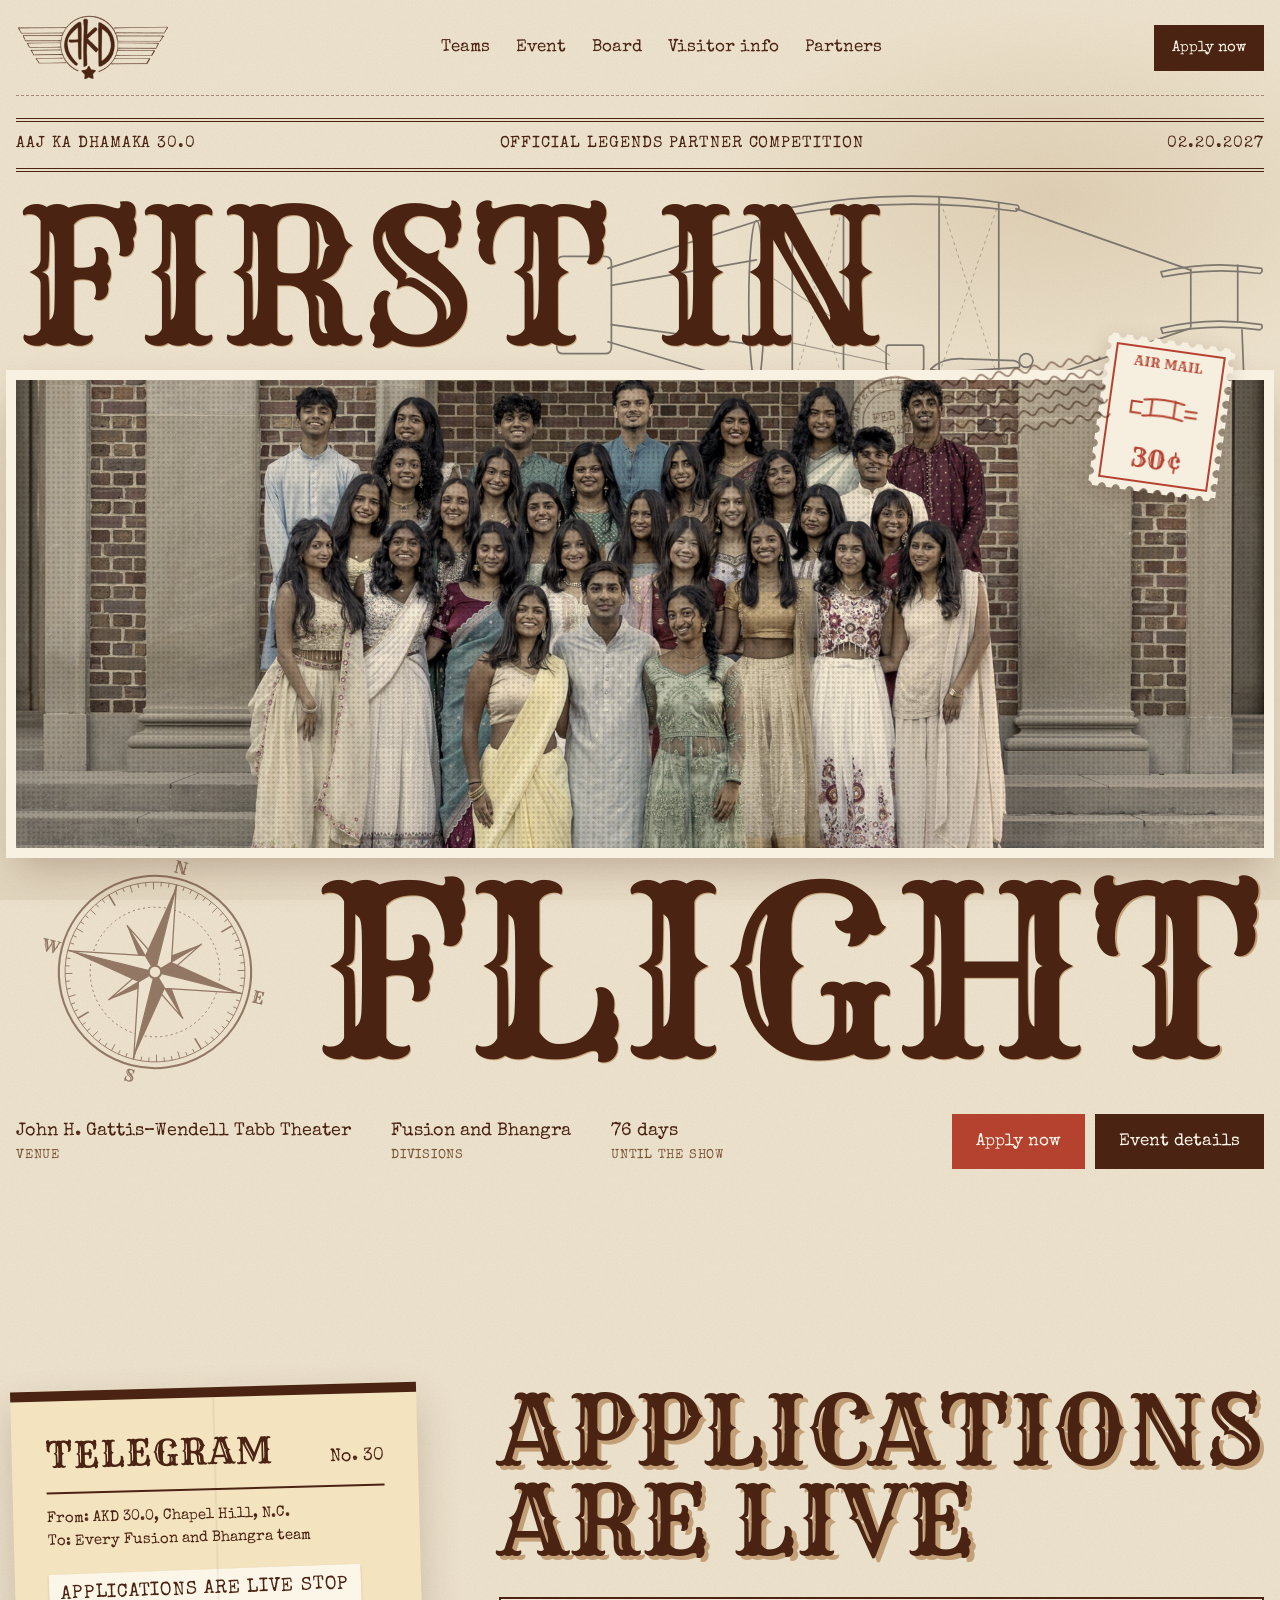
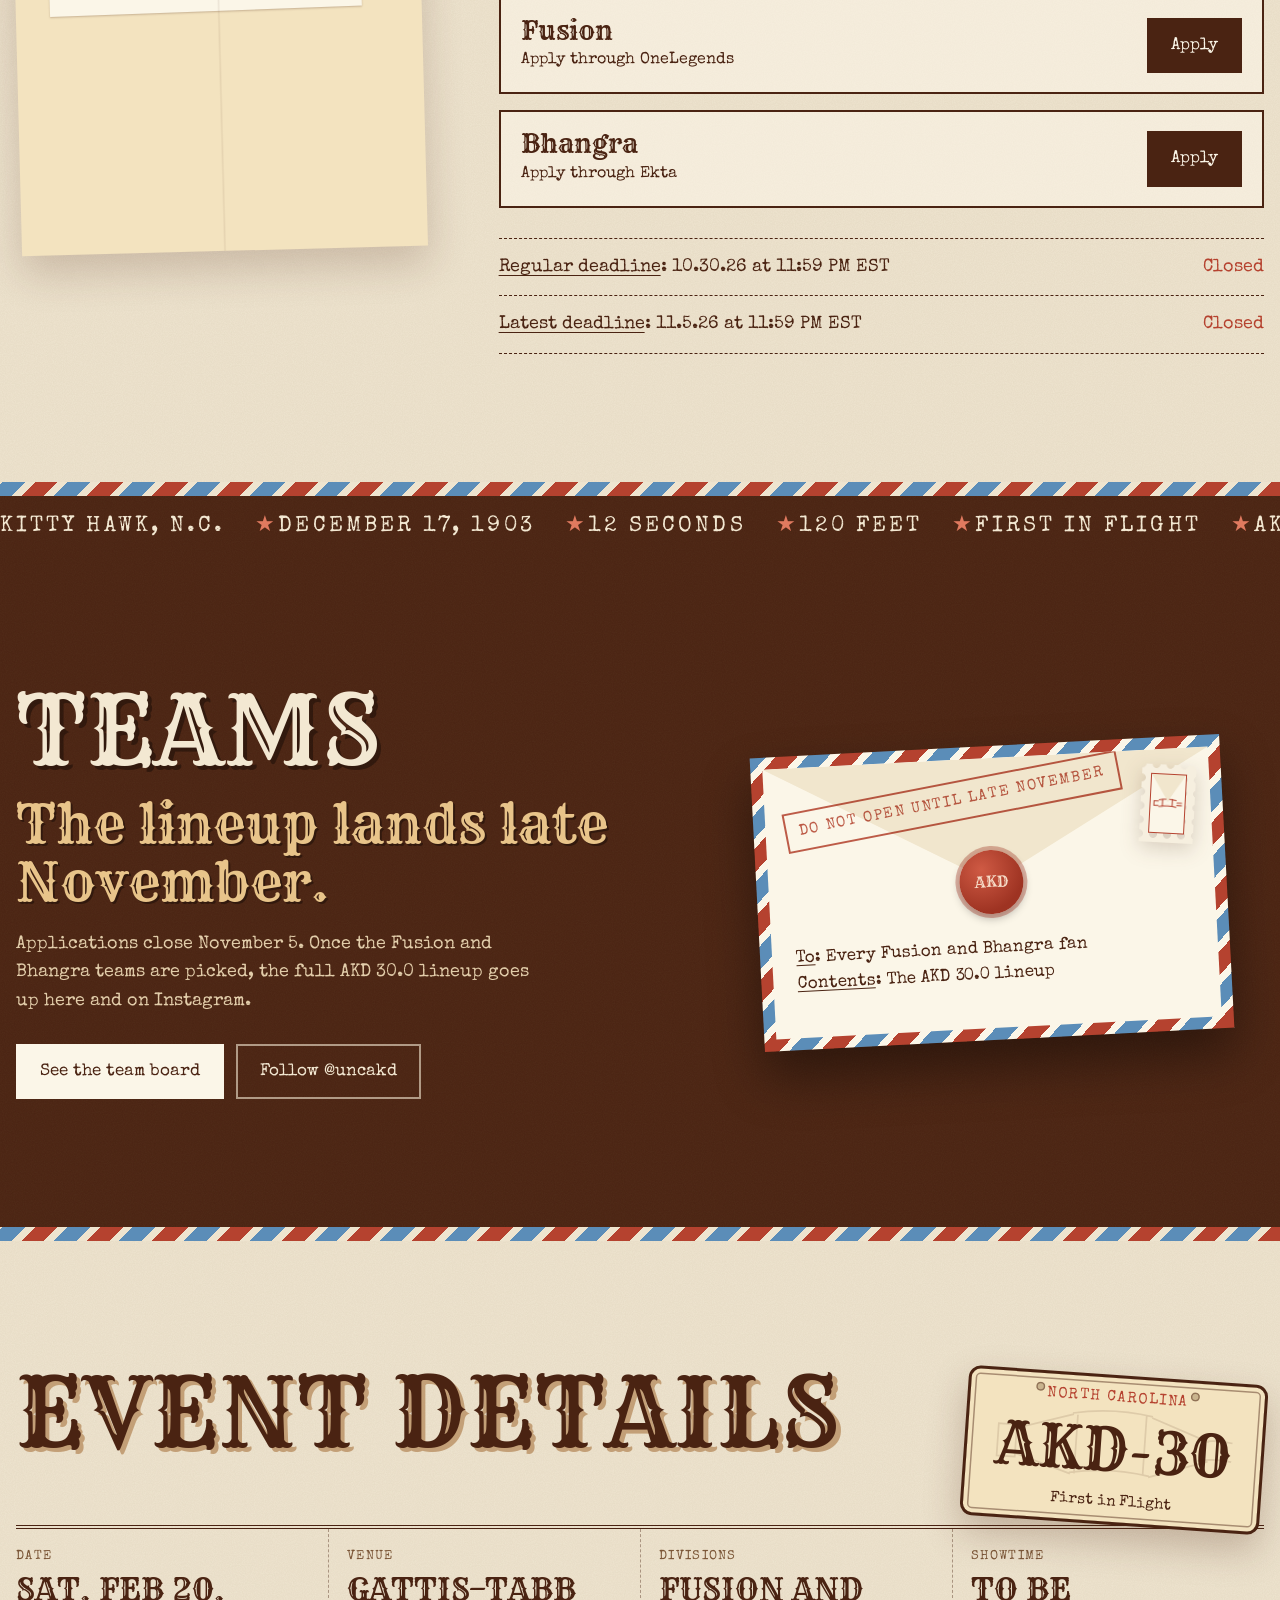
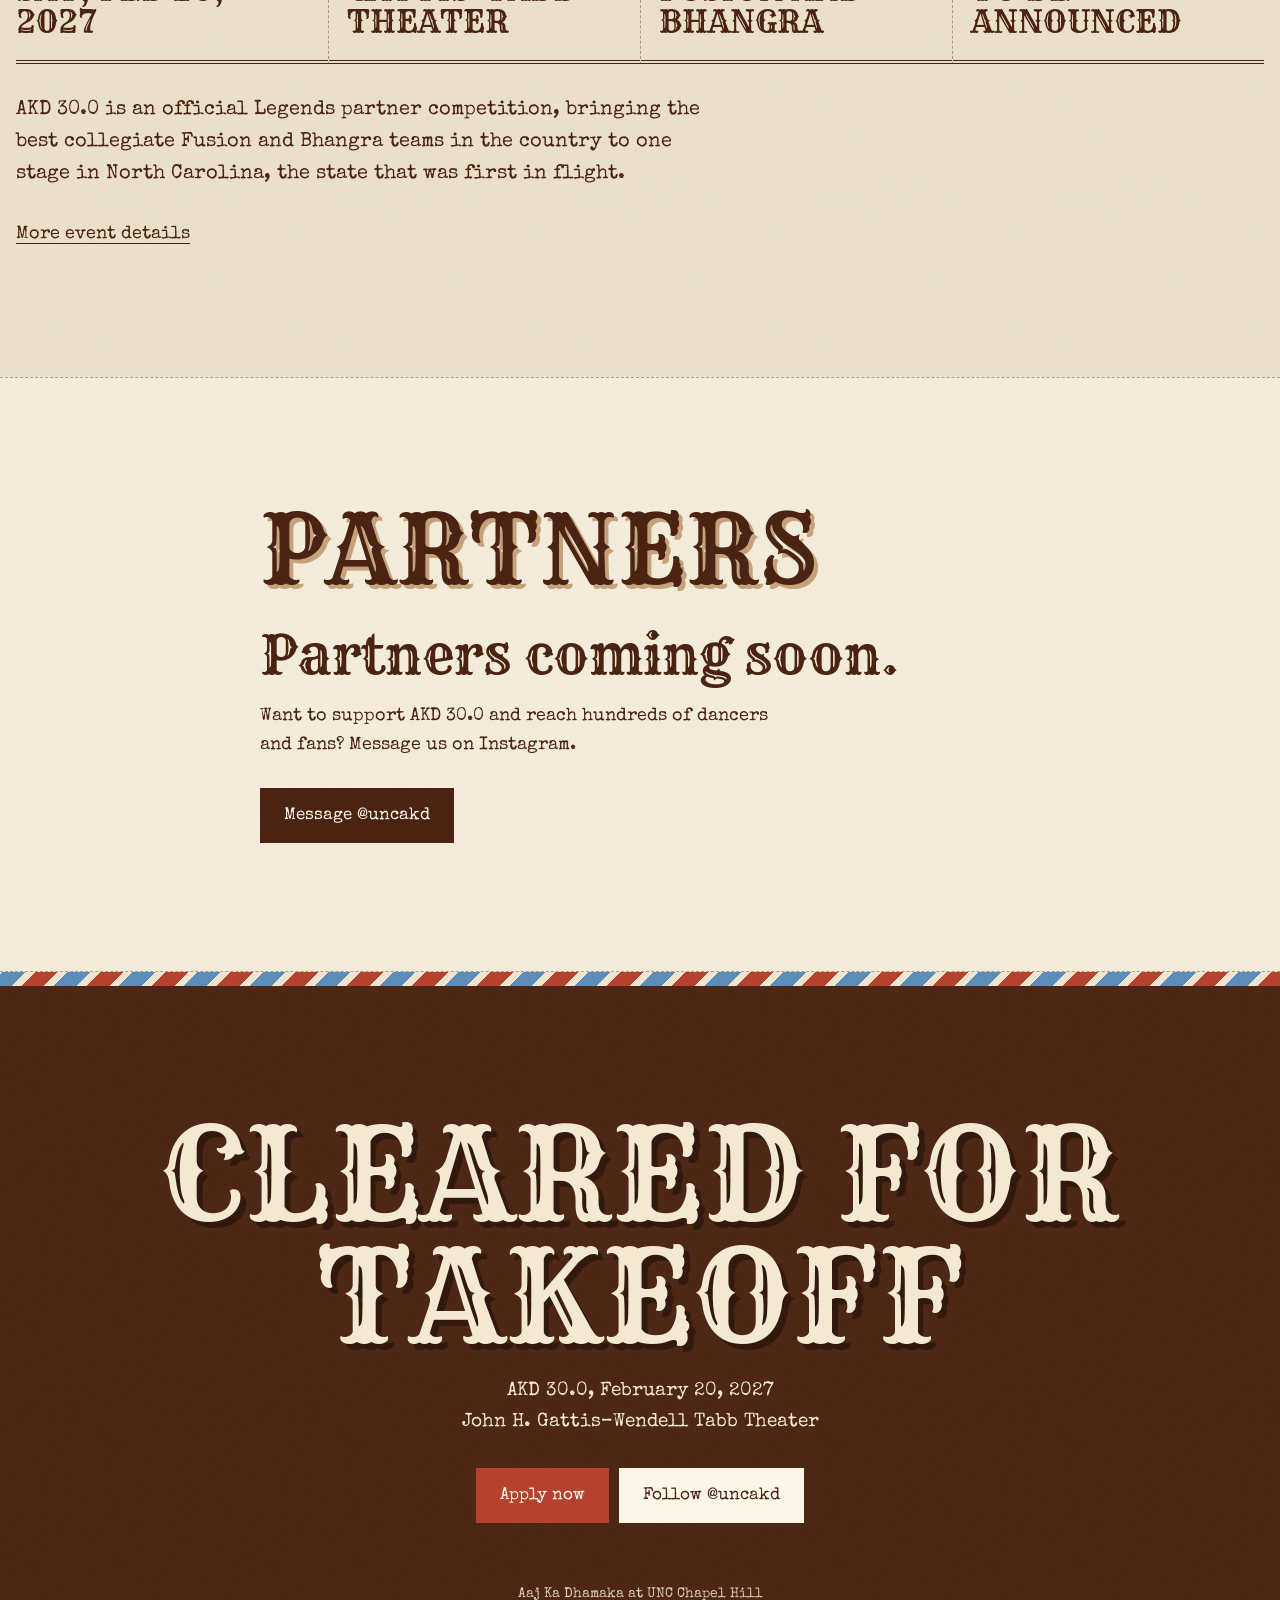
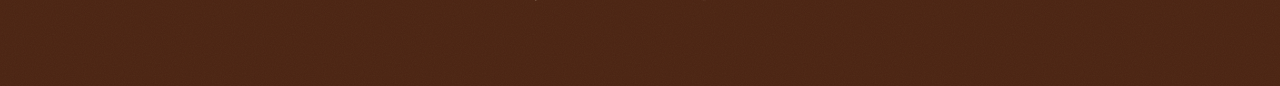
==== commit 14fe959e: "Apply: link the Fusion button to the OneLegends application" ====
--- a/index.html
+++ b/index.html
@@ -238,7 +238,7 @@
       <div>
         <h2 class="cond">Applications are live</h2>
         <div class="apply-cards">
-          <div class="apply-card"><div><b>Fusion</b><span>Apply through OneLegends</span></div><a class="btn btn-ink" href="#">Apply</a></div>
+          <div class="apply-card"><div><b>Fusion</b><span>Apply through OneLegends</span></div><a class="btn btn-ink" href="https://www.onelegends.org/comps/cmv8sqmvp0001l608i2w3fno4">Apply</a></div>
           <div class="apply-card"><div><b>Bhangra</b><span>Apply through Ekta</span></div><a class="btn btn-ink" href="#">Apply</a></div>
         </div>
         <ul class="deadlines">
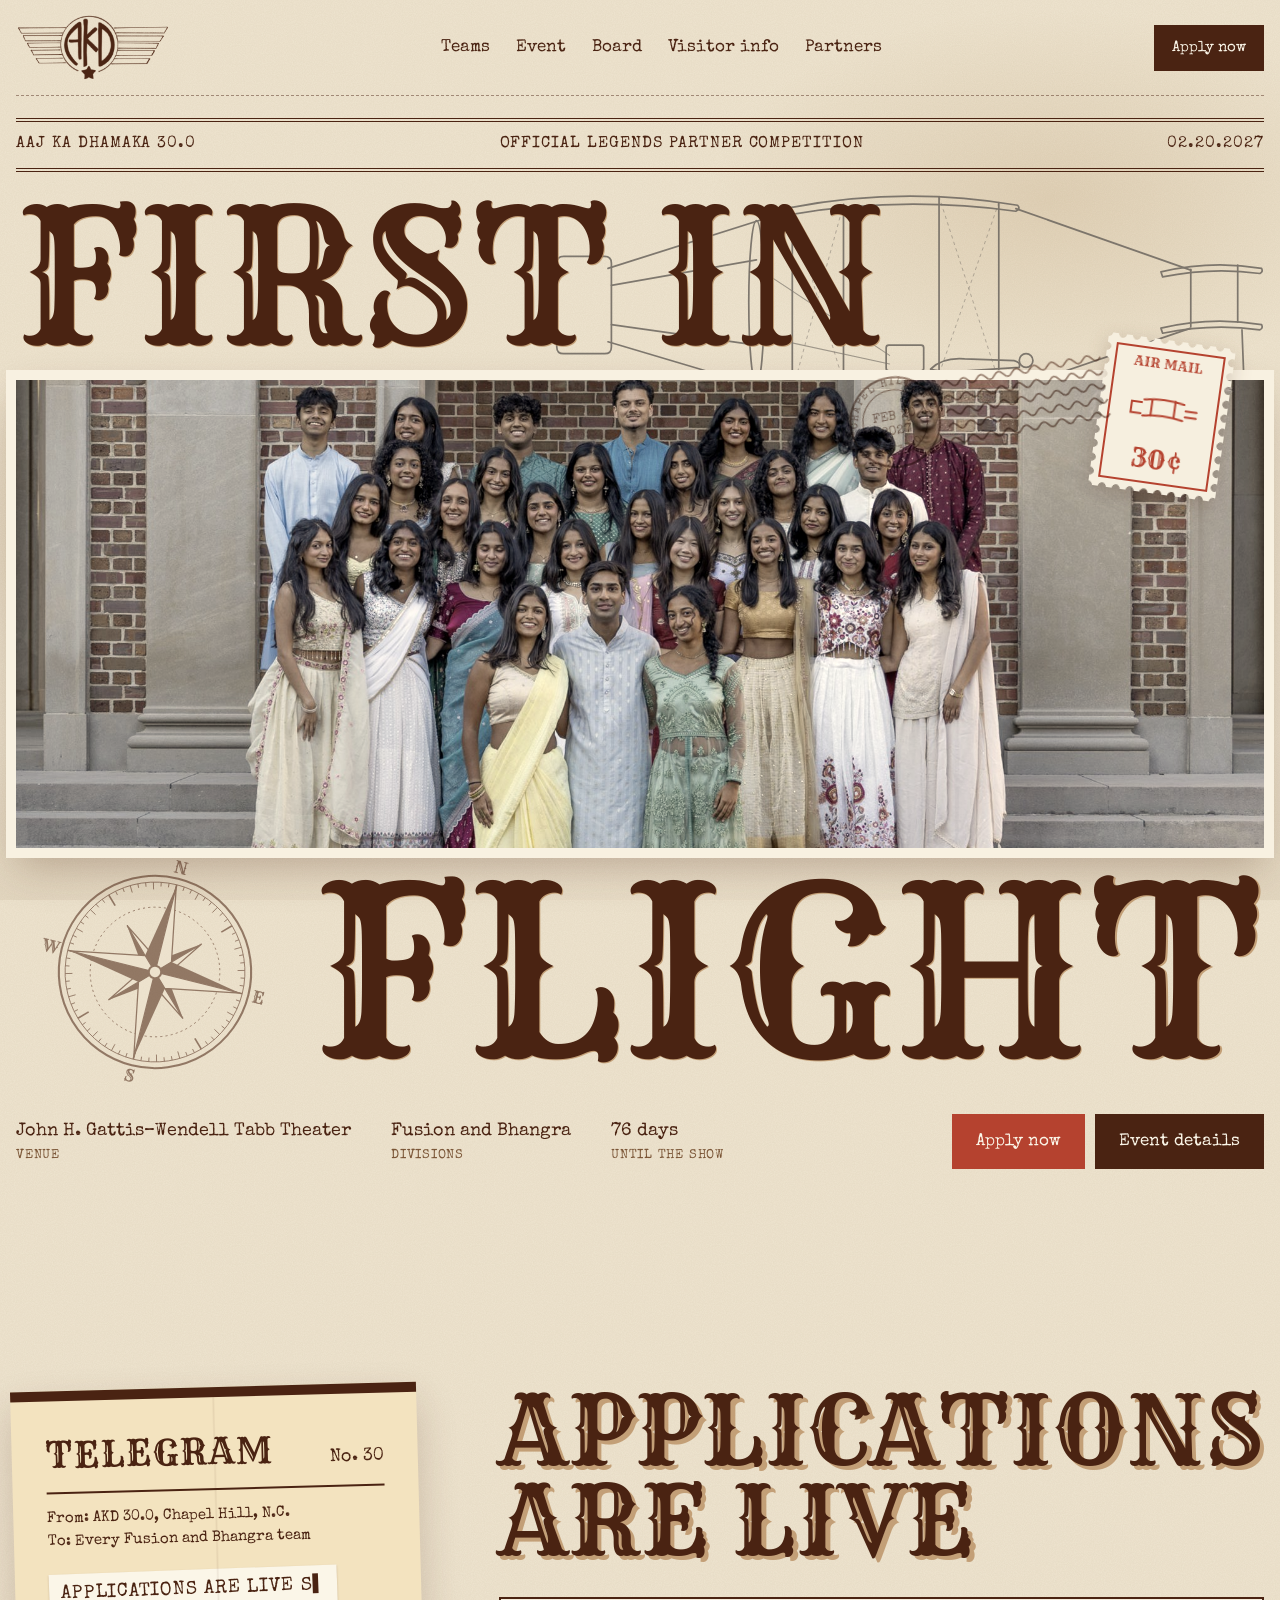
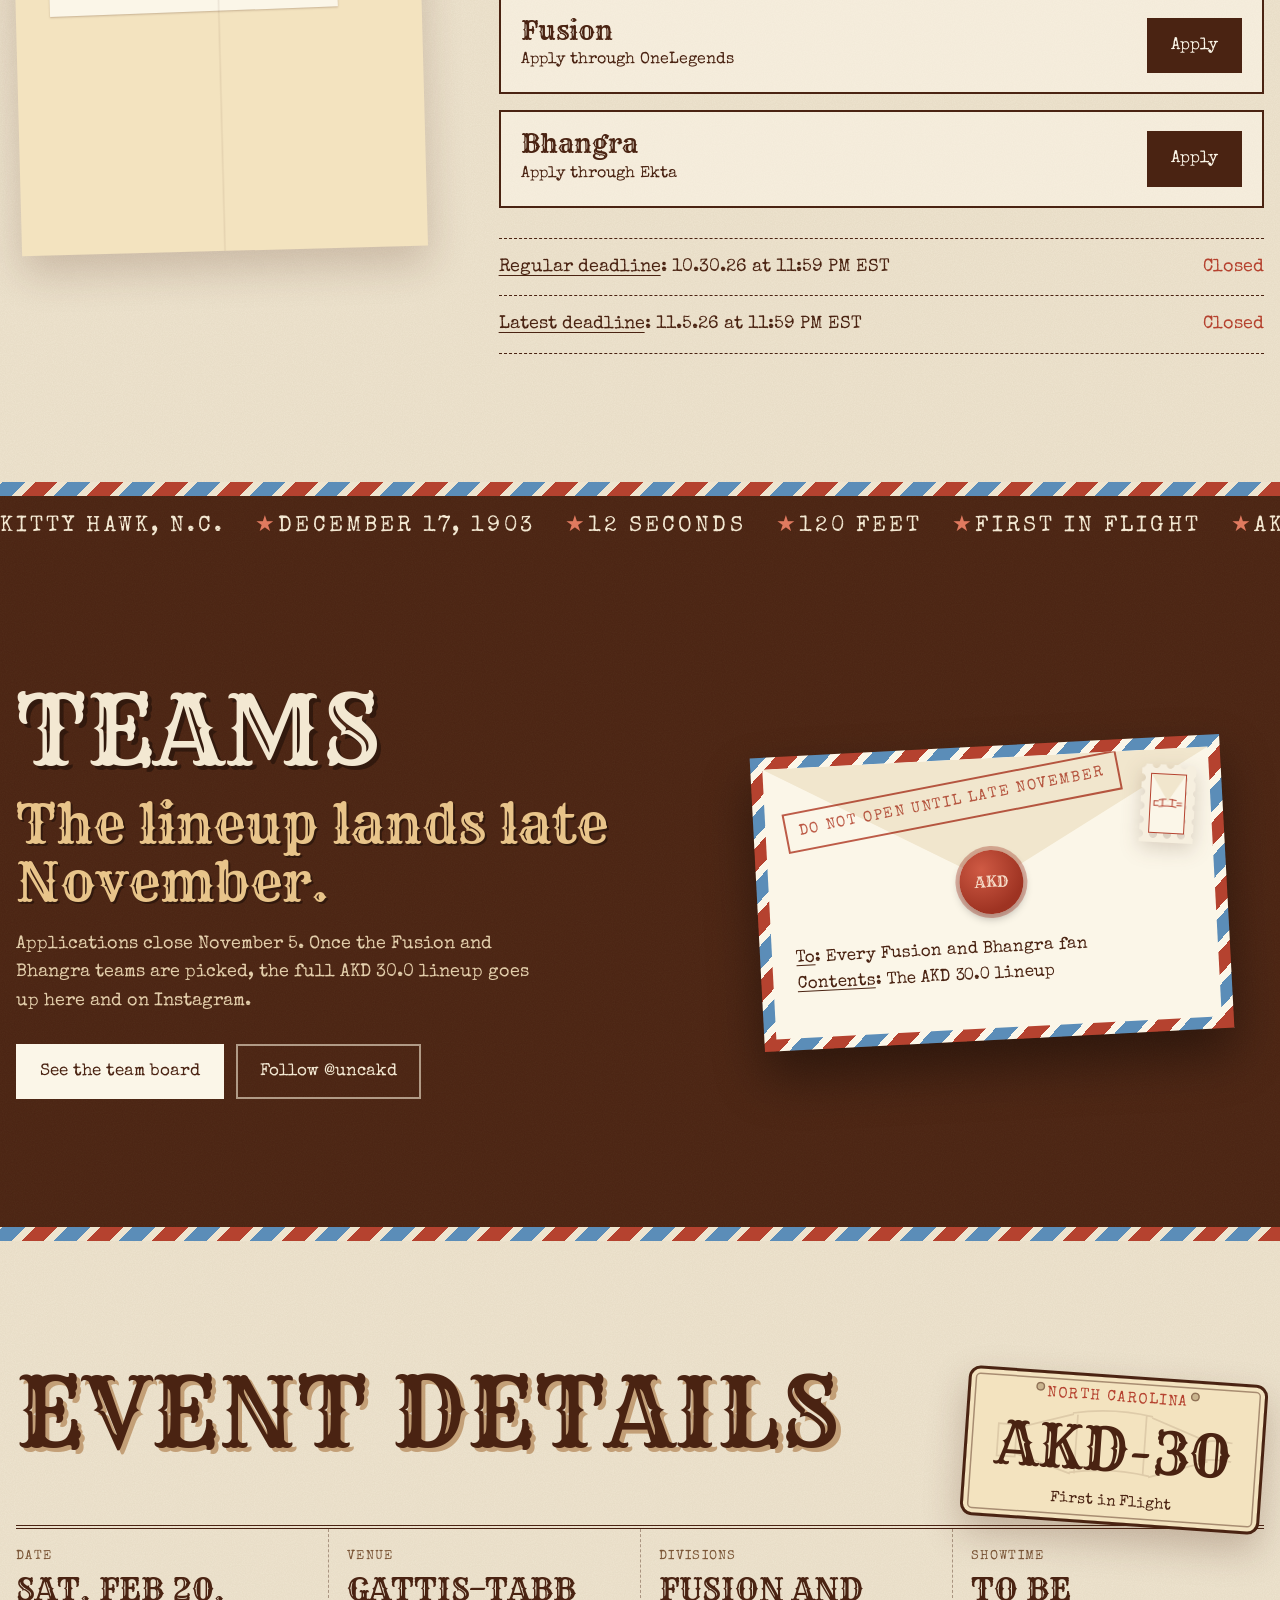
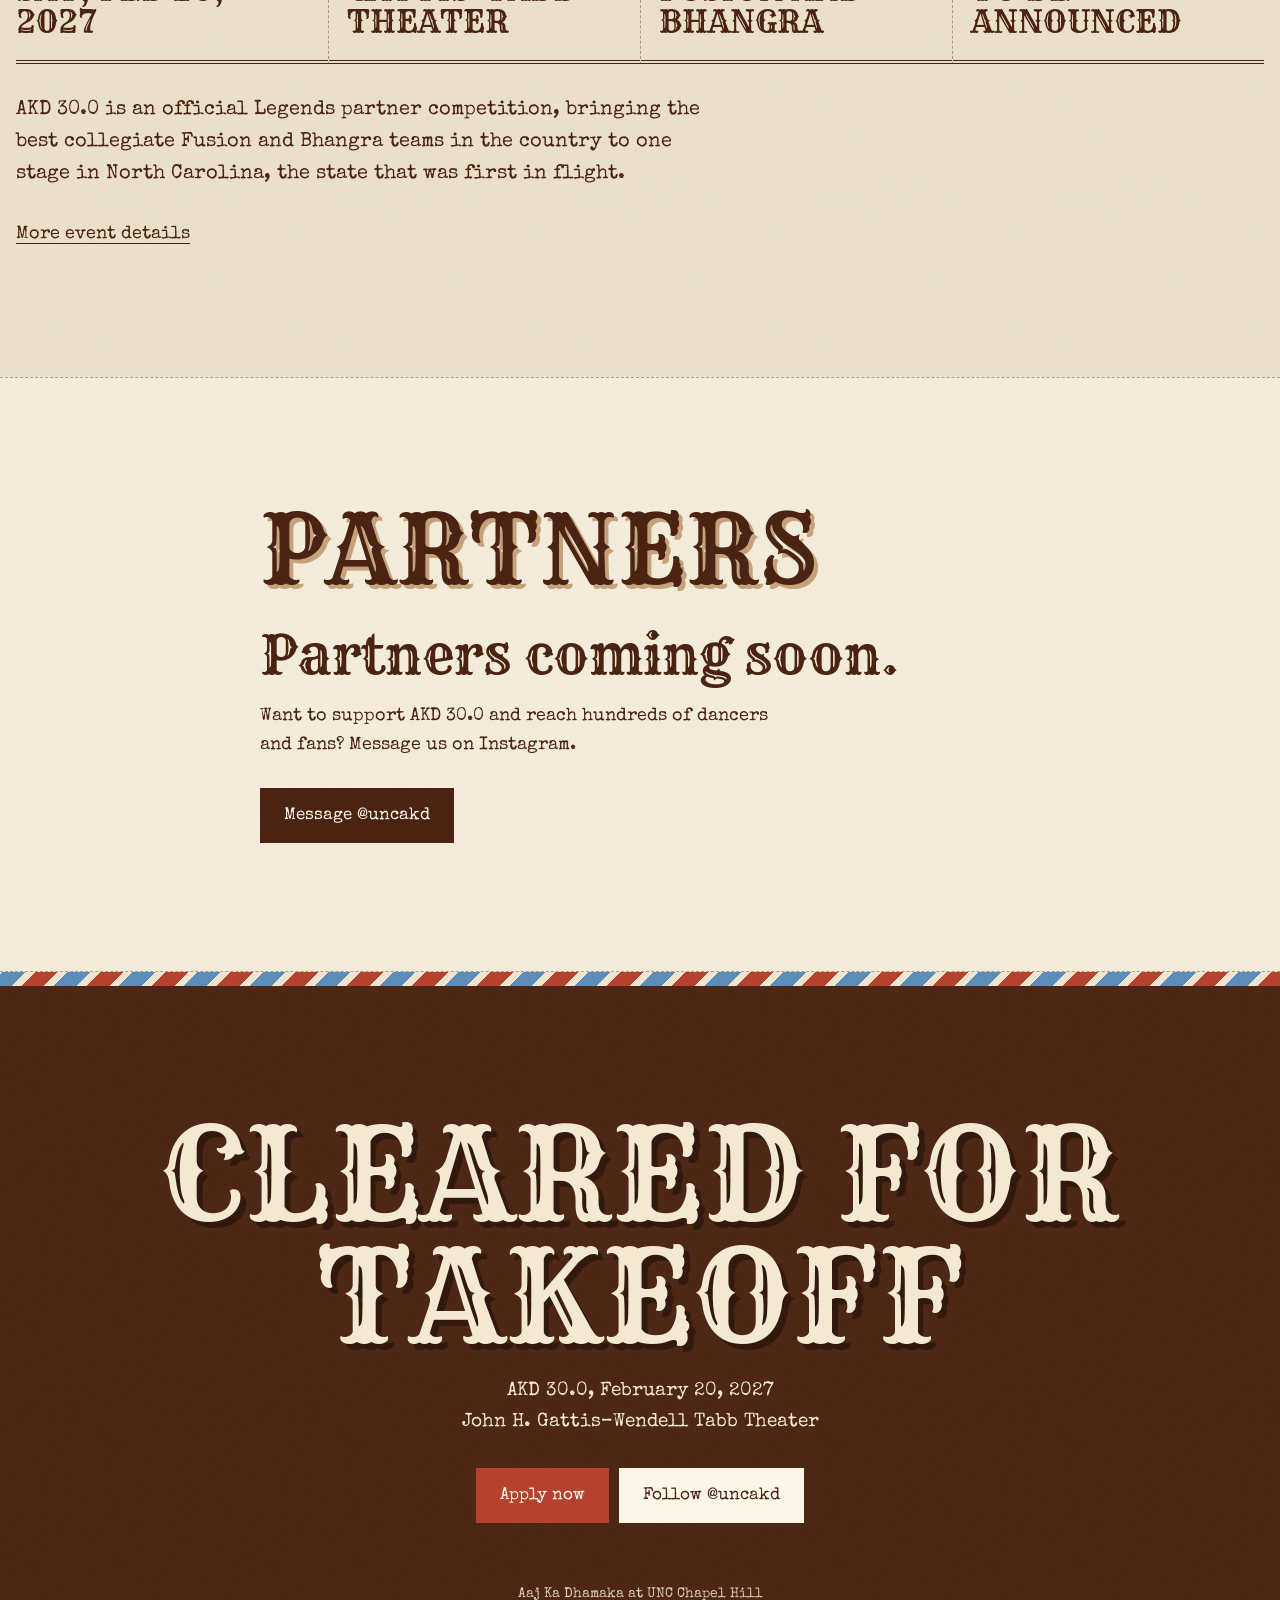
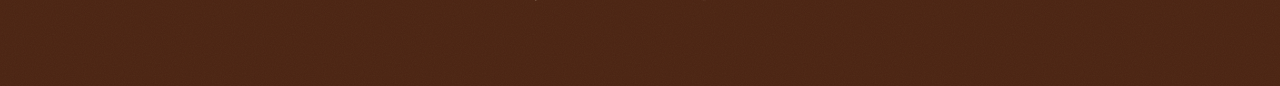
==== commit a8493f1b: "Home: team photo uses the Board page's light sepia, no dot screen" ====
--- a/index.html
+++ b/index.html
@@ -28,10 +28,9 @@
 .band { position: relative; display: block; margin: 14px 0; height: clamp(260px, 52vh, 560px); text-shadow: none; }
 .band .duo { position: absolute; inset: 0; box-shadow: 0 0 0 10px #F8F1E1, 0 18px 40px rgba(74, 35, 18, .3); }
 .band .duo img { object-position: center 44%; }
-/* Team photo: real colors under a warm, printed-paper tint */
-.duo.soft img { filter: sepia(.42) saturate(.82) contrast(1.05) brightness(.97); mix-blend-mode: normal; }
-.duo.soft::before { background: #E6D2A8; opacity: .3; }
-.duo.soft::after { opacity: .16; }
+/* Team photo: the same light sepia as the Board prints, with no paper tint or dot screen */
+.duo.soft img { filter: sepia(.35) saturate(.9) contrast(1.03); mix-blend-mode: normal; }
+.duo.soft::before, .duo.soft::after { display: none; }
 .band .stamp { position: absolute; z-index: 4; right: clamp(8px, 3vw, 40px); top: -40px; width: clamp(96px, 10vw, 130px); aspect-ratio: 5 / 6; transform: rotate(8deg); }
 .stamp .inner { display: grid; grid-template-rows: auto 1fr auto; text-align: center; padding: 8px 6px; border: 2px solid var(--air-red); color: var(--air-red); }
 .stamp .top { font-family: var(--display); font-size: clamp(11px, 1.05vw, 14px); letter-spacing: .04em; }
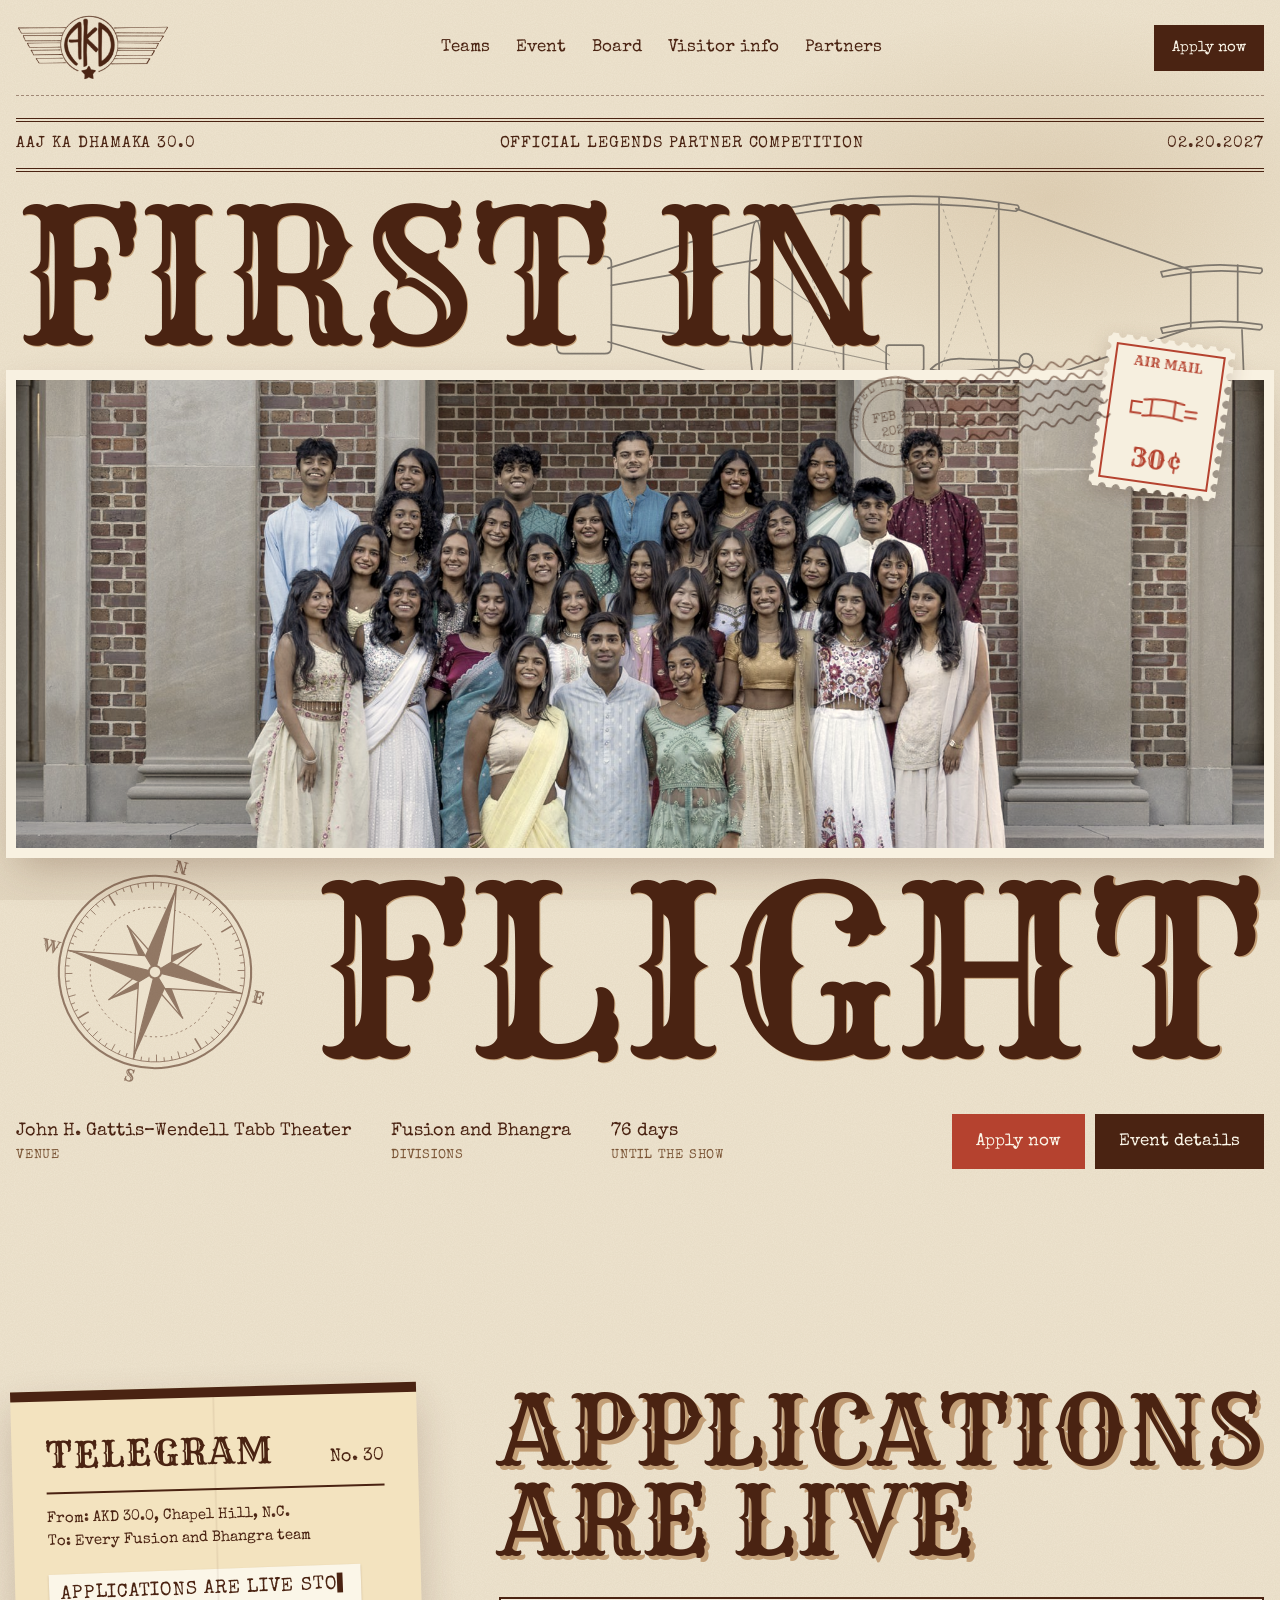
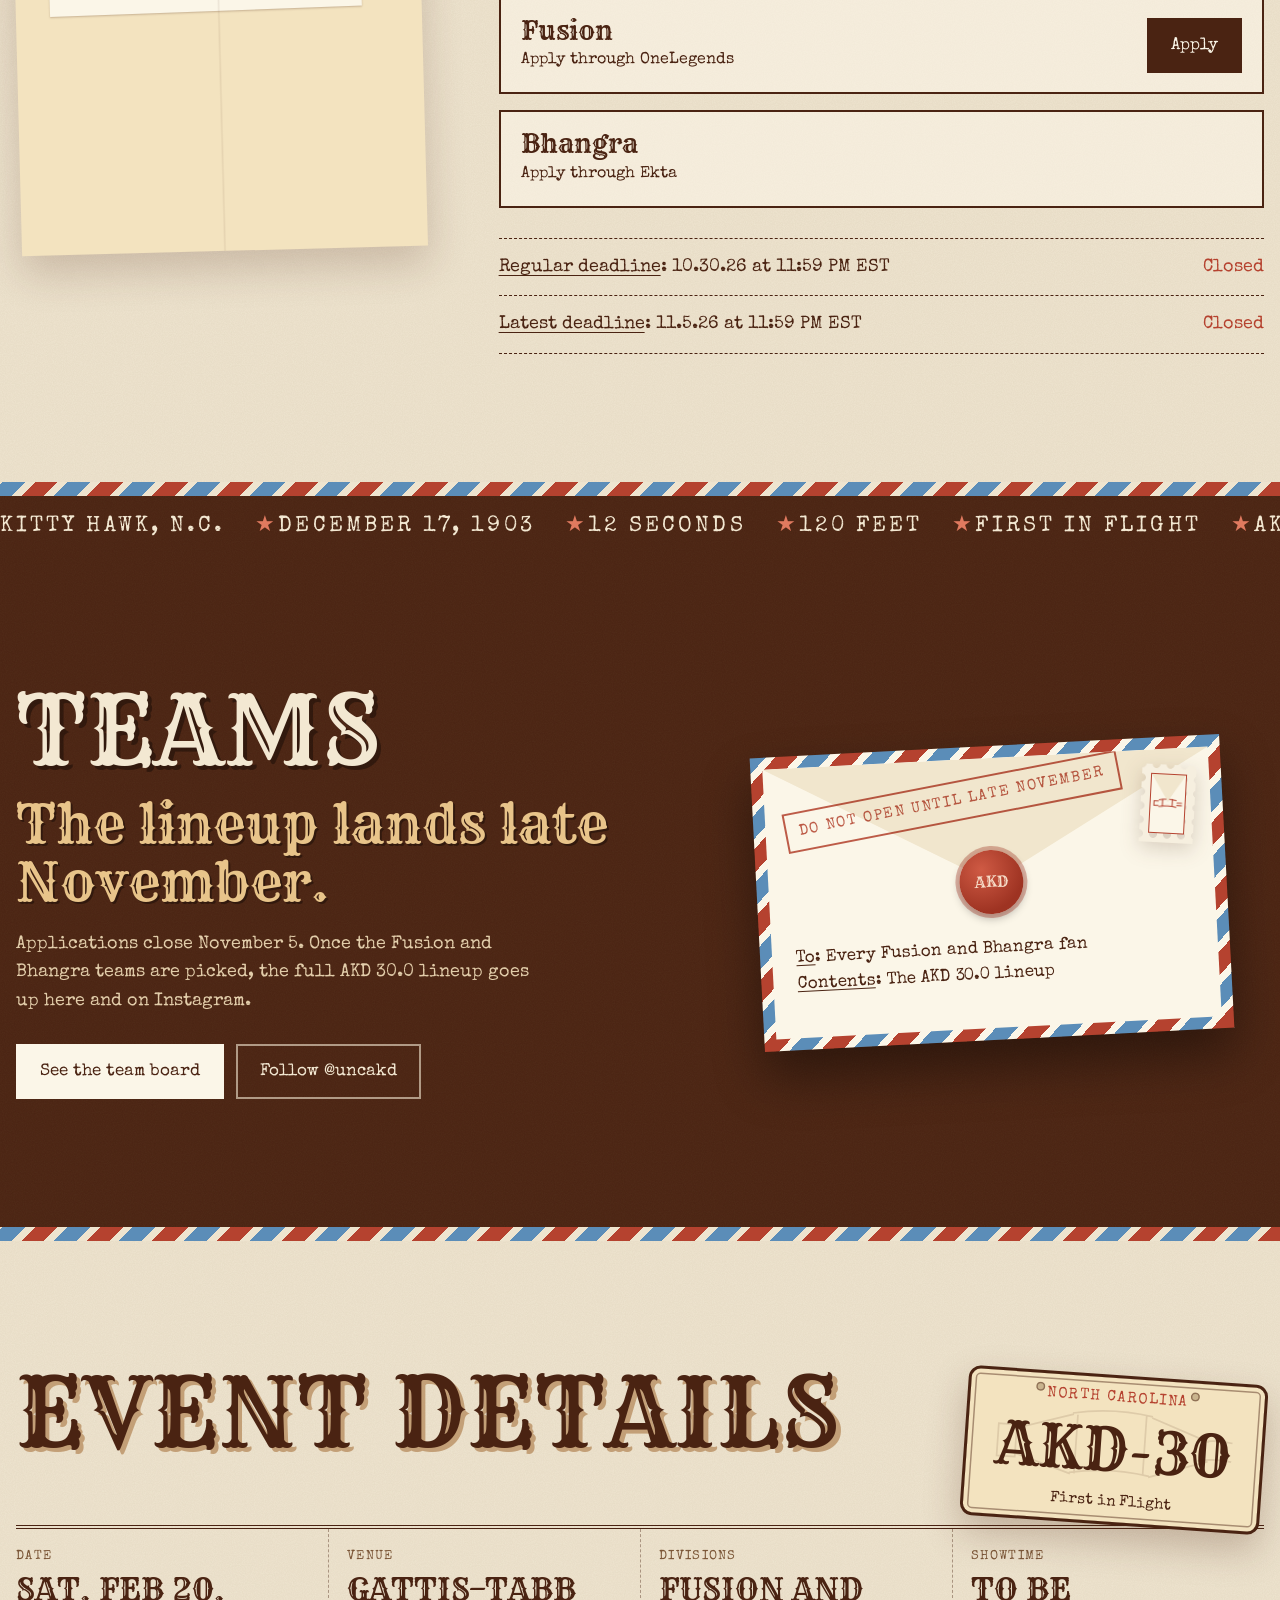
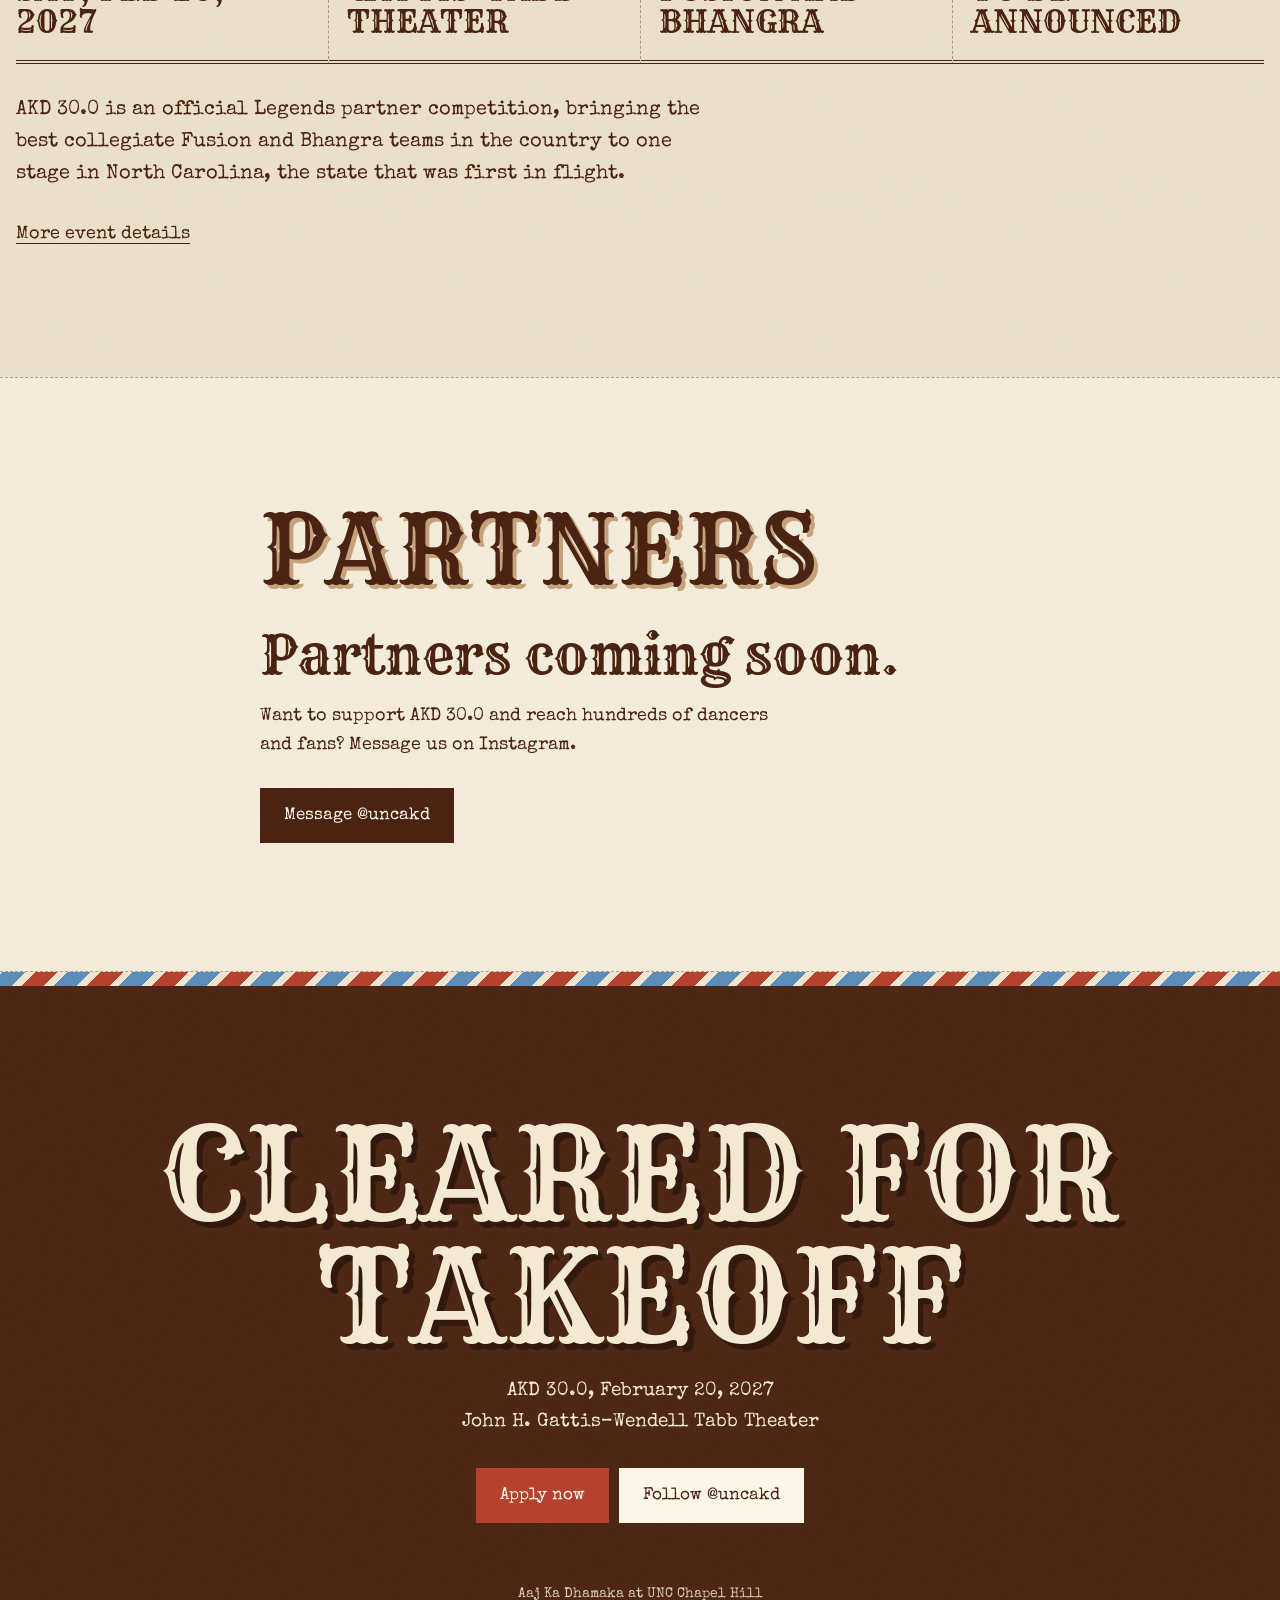
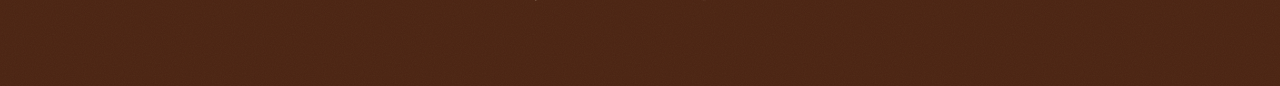
==== commit fa81f0d3: "Apply: Bhangra teams apply through Ekta, no button" ====
--- a/index.html
+++ b/index.html
@@ -27,7 +27,7 @@
 @keyframes inR { from { transform: translateX(30vw); opacity: 0; } }
 .band { position: relative; display: block; margin: 14px 0; height: clamp(260px, 52vh, 560px); text-shadow: none; }
 .band .duo { position: absolute; inset: 0; box-shadow: 0 0 0 10px #F8F1E1, 0 18px 40px rgba(74, 35, 18, .3); }
-.band .duo img { object-position: center 44%; }
+.band .duo img { object-position: center 30%; }
 /* Team photo: the same light sepia as the Board prints, with no paper tint or dot screen */
 .duo.soft img { filter: sepia(.35) saturate(.9) contrast(1.03); mix-blend-mode: normal; }
 .duo.soft::before, .duo.soft::after { display: none; }
@@ -238,7 +238,7 @@
         <h2 class="cond">Applications are live</h2>
         <div class="apply-cards">
           <div class="apply-card"><div><b>Fusion</b><span>Apply through OneLegends</span></div><a class="btn btn-ink" href="https://www.onelegends.org/comps/cmv8sqmvp0001l608i2w3fno4">Apply</a></div>
-          <div class="apply-card"><div><b>Bhangra</b><span>Apply through Ekta</span></div><a class="btn btn-ink" href="#">Apply</a></div>
+          <div class="apply-card"><div><b>Bhangra</b><span>Apply through Ekta</span></div></div>
         </div>
         <ul class="deadlines">
           <li><span><b>Regular deadline</b>: 10.30.26 at 11:59 PM EST</span><span class="left" id="dl-regular"></span></li>
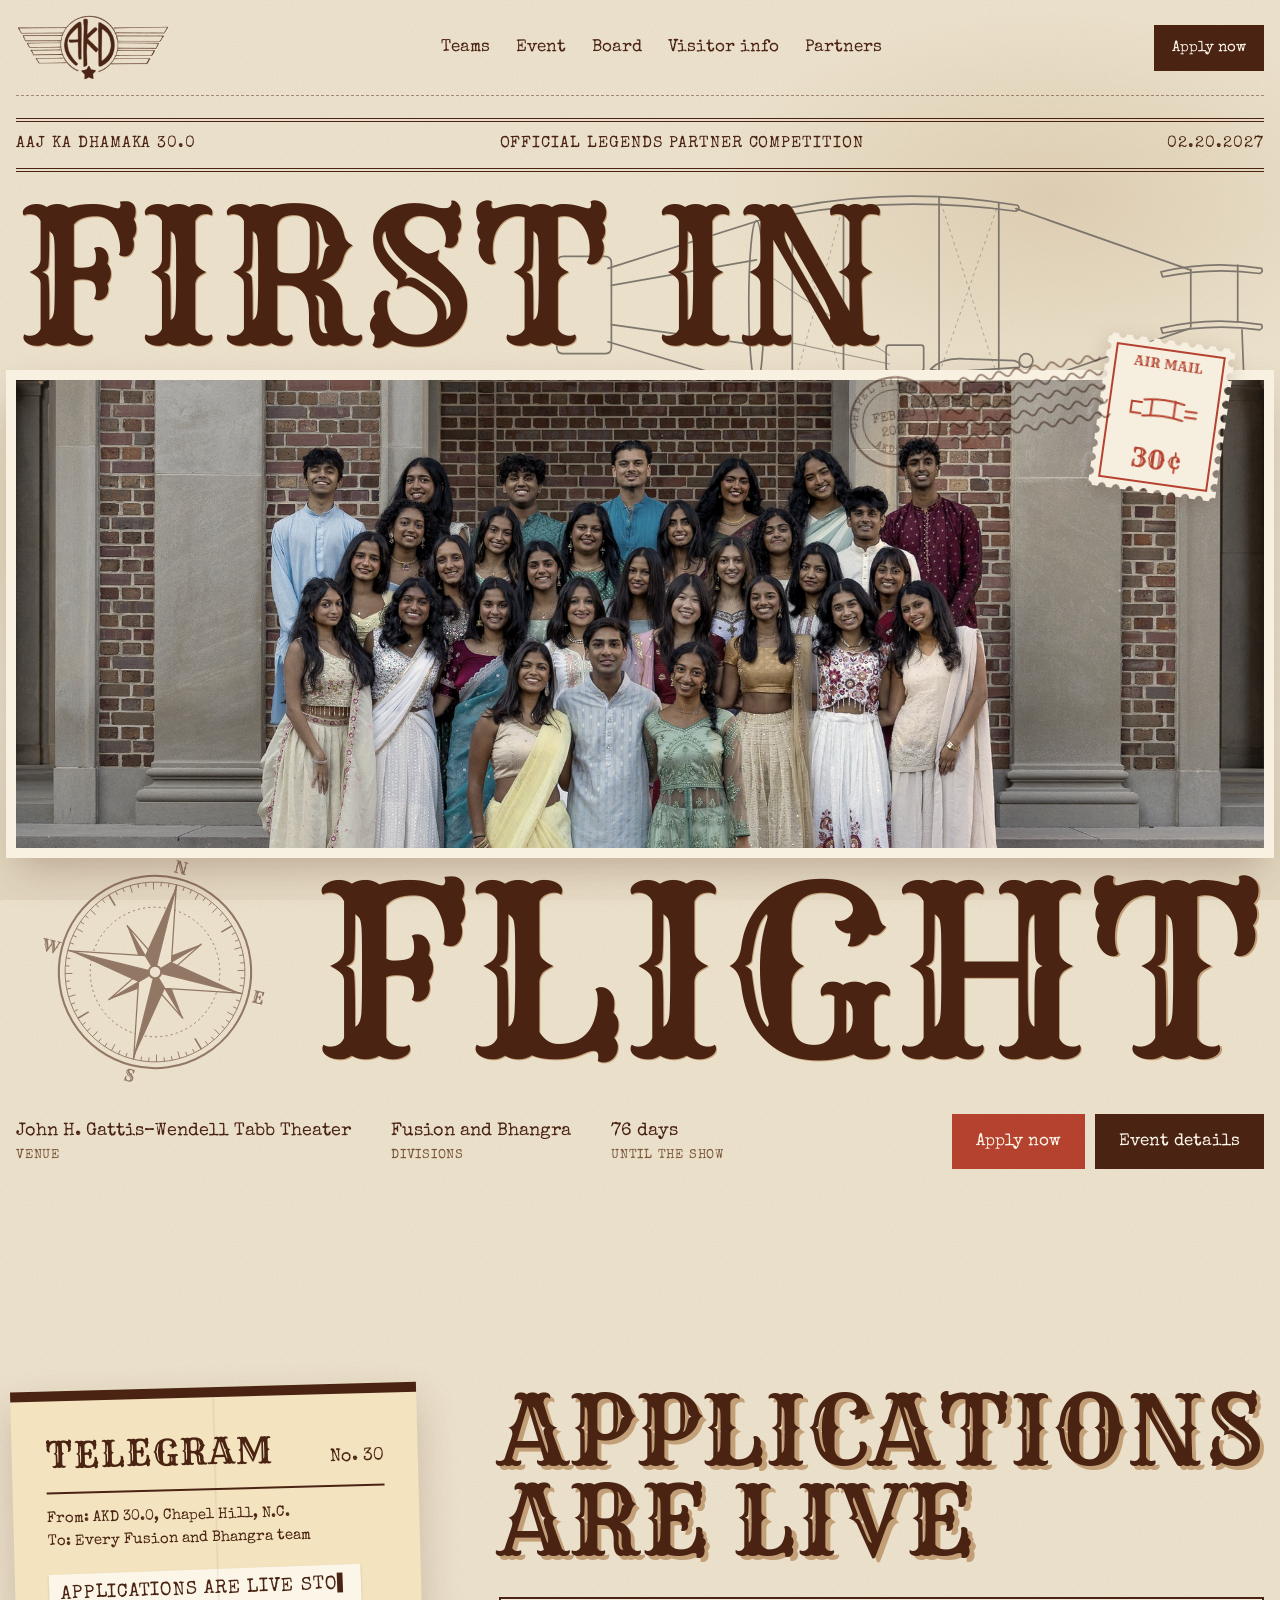
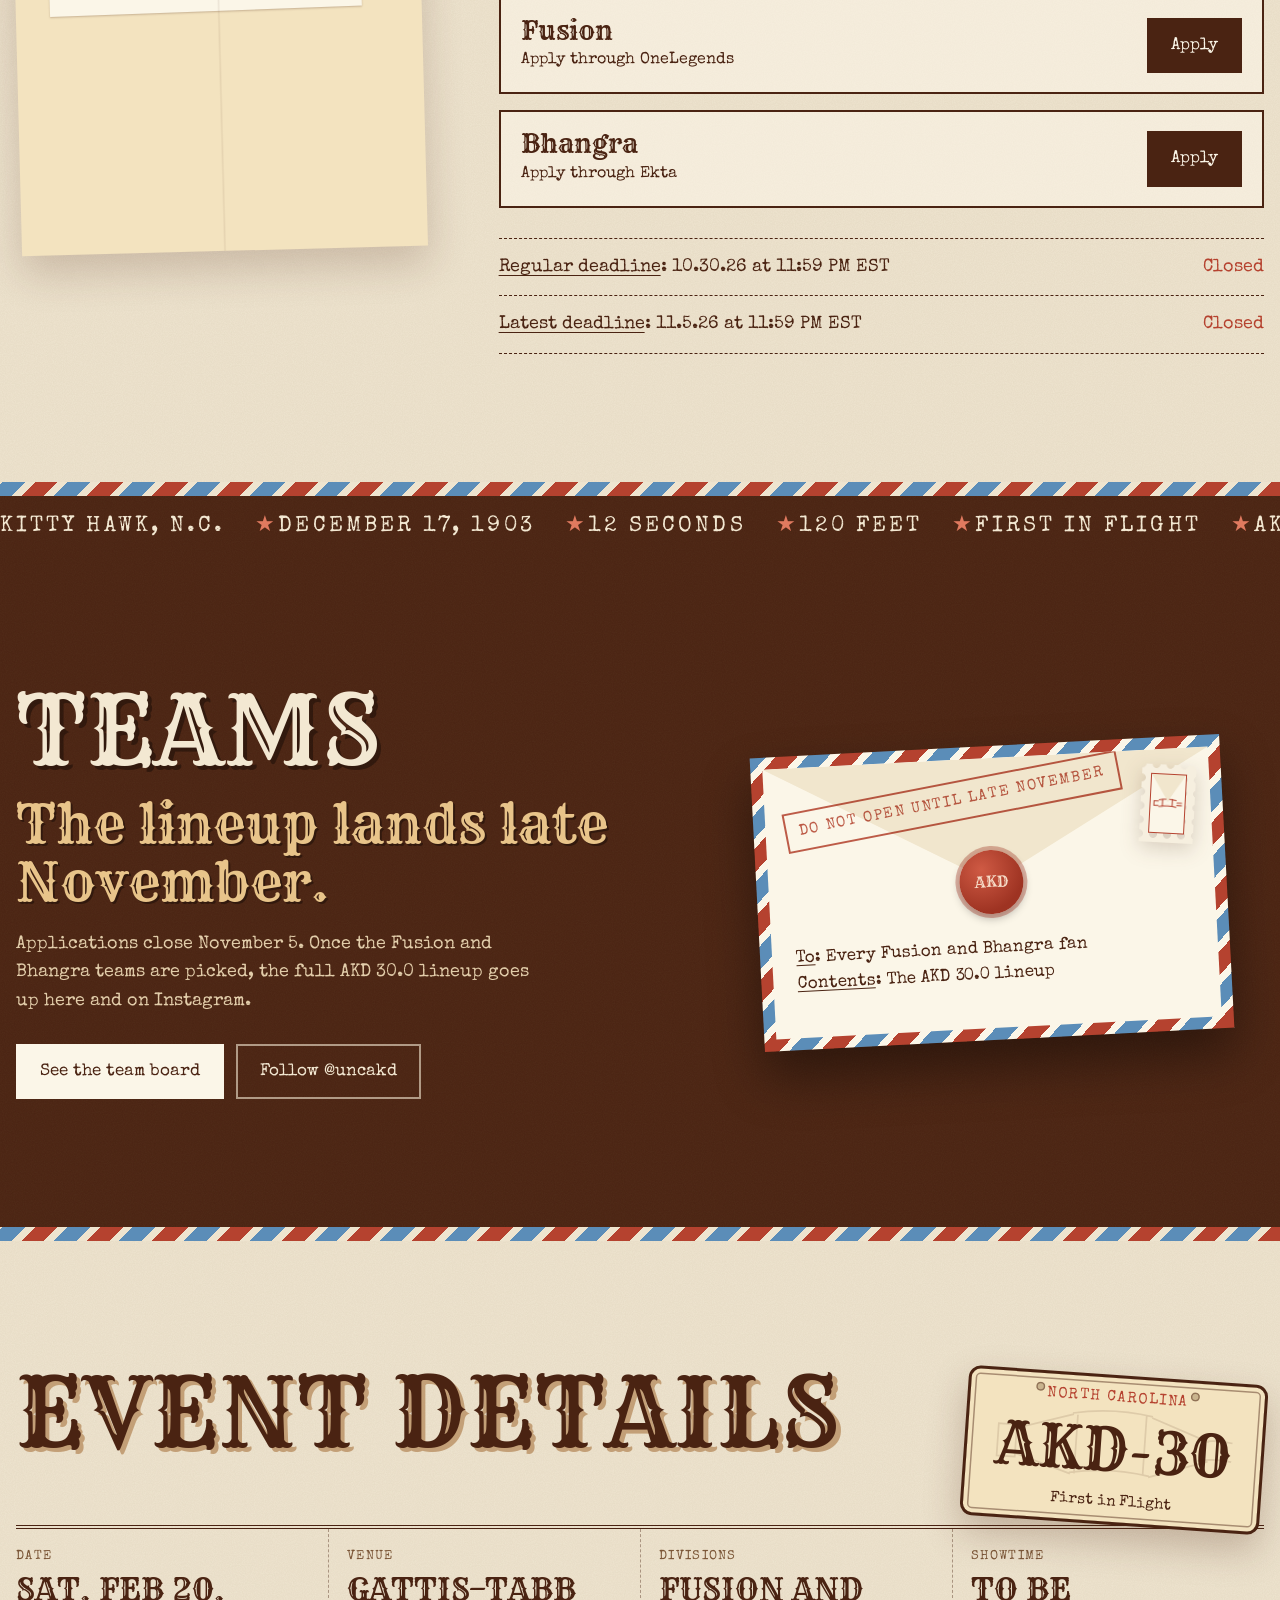
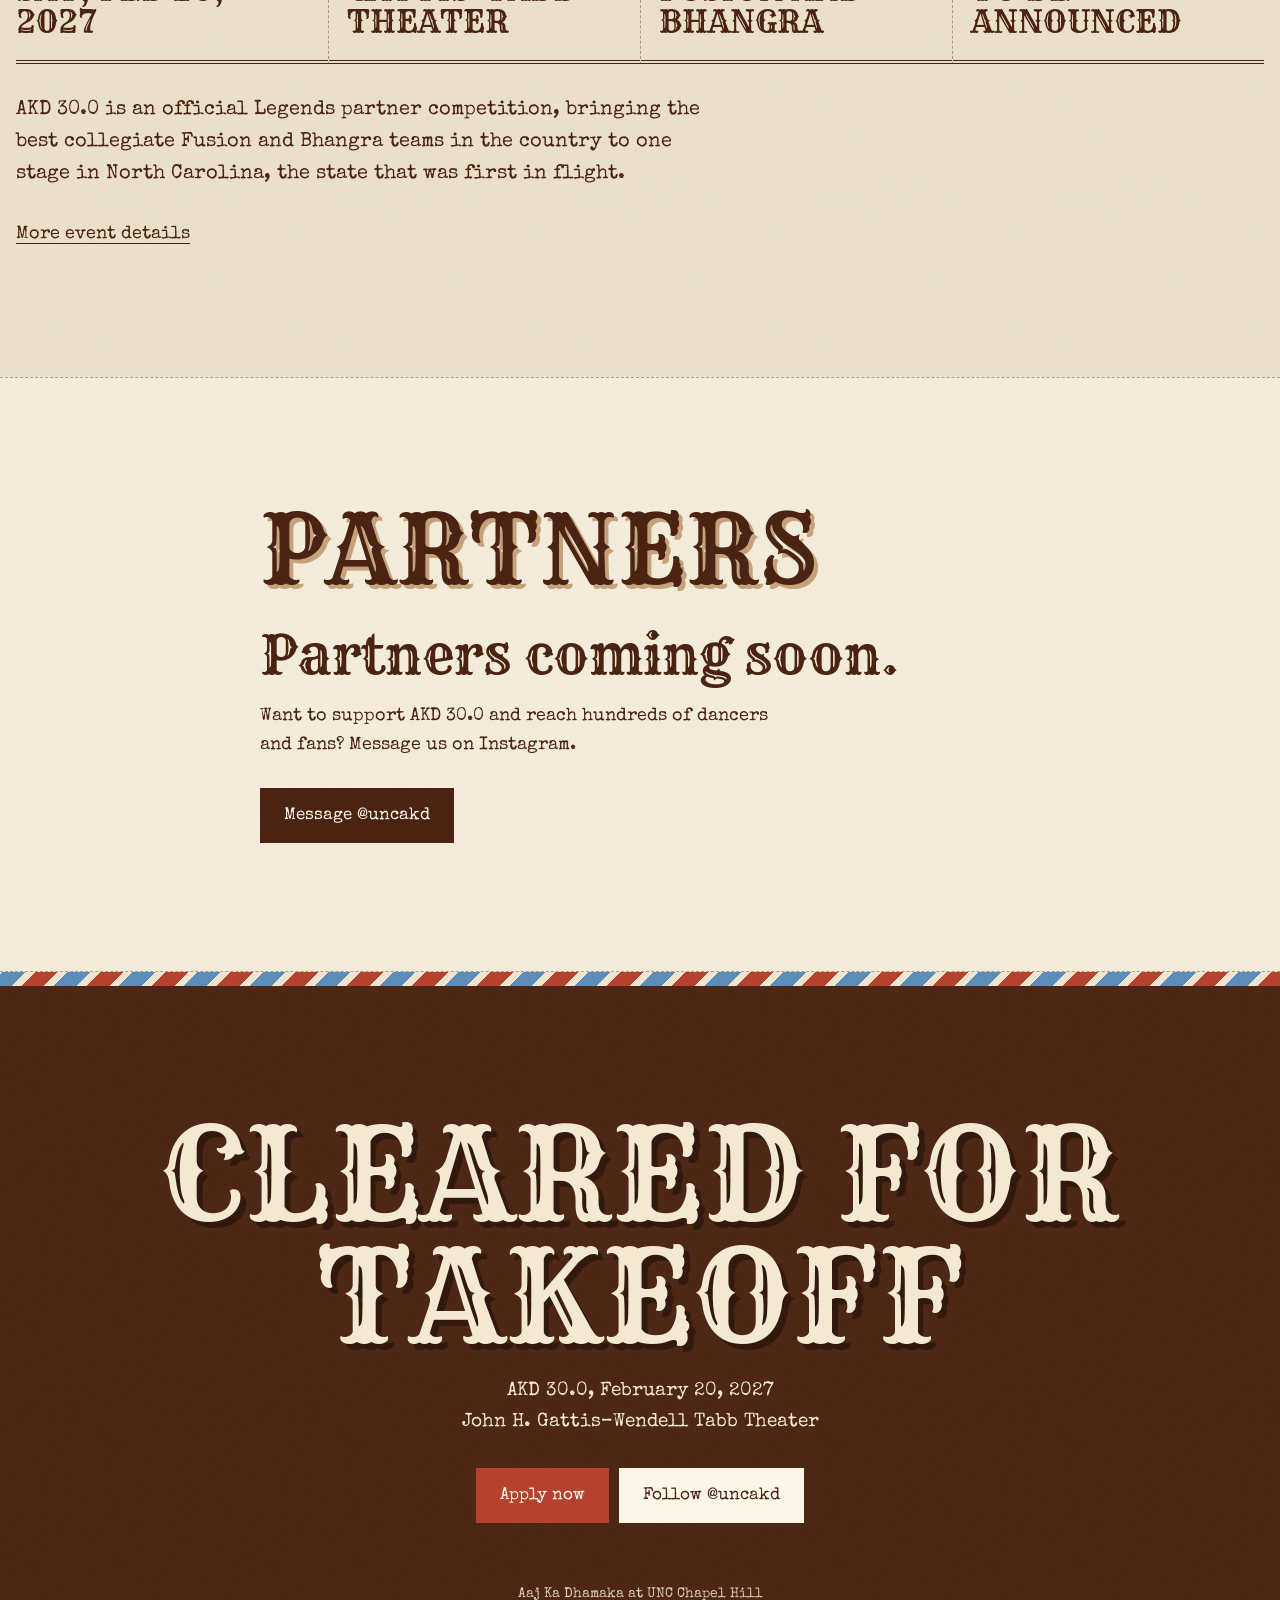
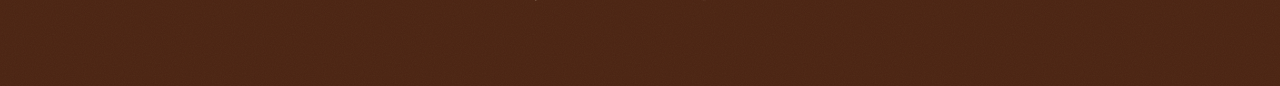
==== commit 831ecafc: "Home: new full board group photo, framed to keep the back row in view" ====
--- a/index.html
+++ b/index.html
@@ -238,7 +238,7 @@
         <h2 class="cond">Applications are live</h2>
         <div class="apply-cards">
           <div class="apply-card"><div><b>Fusion</b><span>Apply through OneLegends</span></div><a class="btn btn-ink" href="https://www.onelegends.org/comps/cmv8sqmvp0001l608i2w3fno4">Apply</a></div>
-          <div class="apply-card"><div><b>Bhangra</b><span>Apply through Ekta</span></div></div>
+          <div class="apply-card"><div><b>Bhangra</b><span>Apply through Ekta</span></div><a class="btn btn-ink" href="#">Apply</a></div>
         </div>
         <ul class="deadlines">
           <li><span><b>Regular deadline</b>: 10.30.26 at 11:59 PM EST</span><span class="left" id="dl-regular"></span></li>
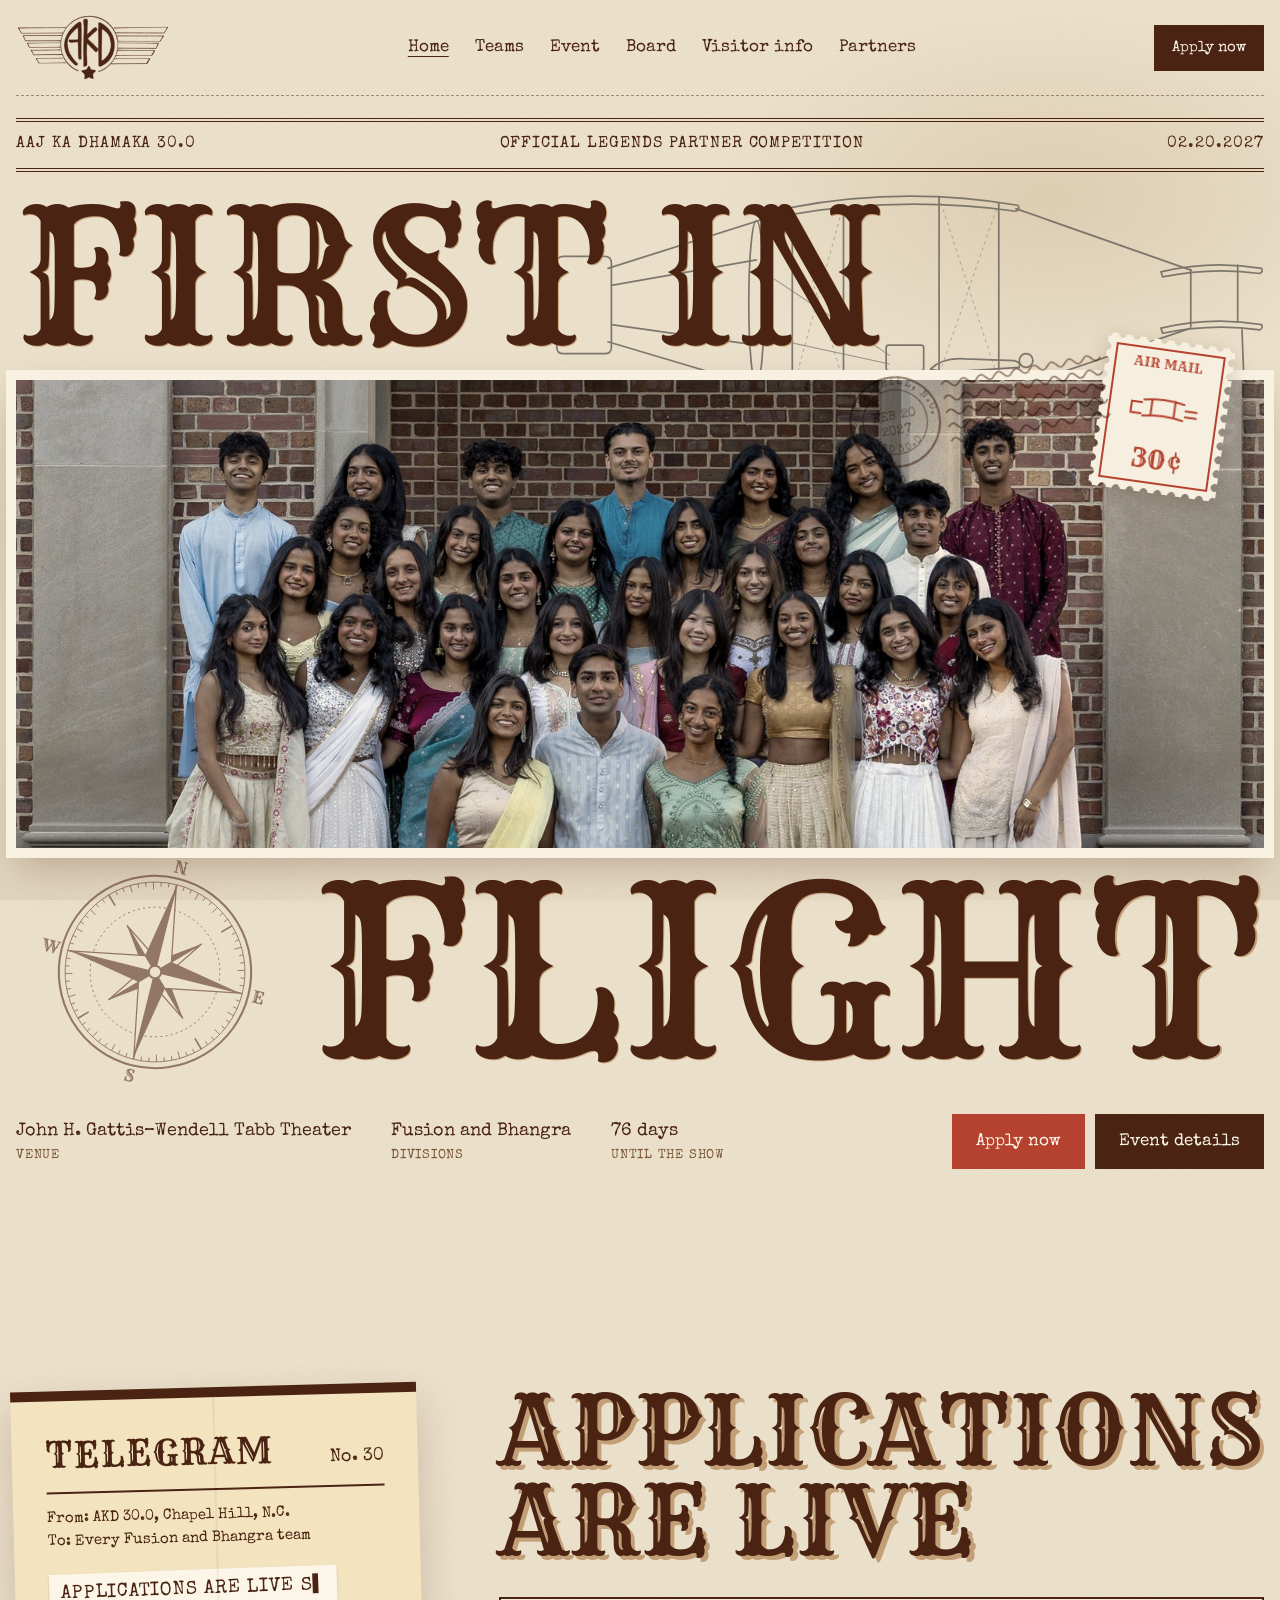
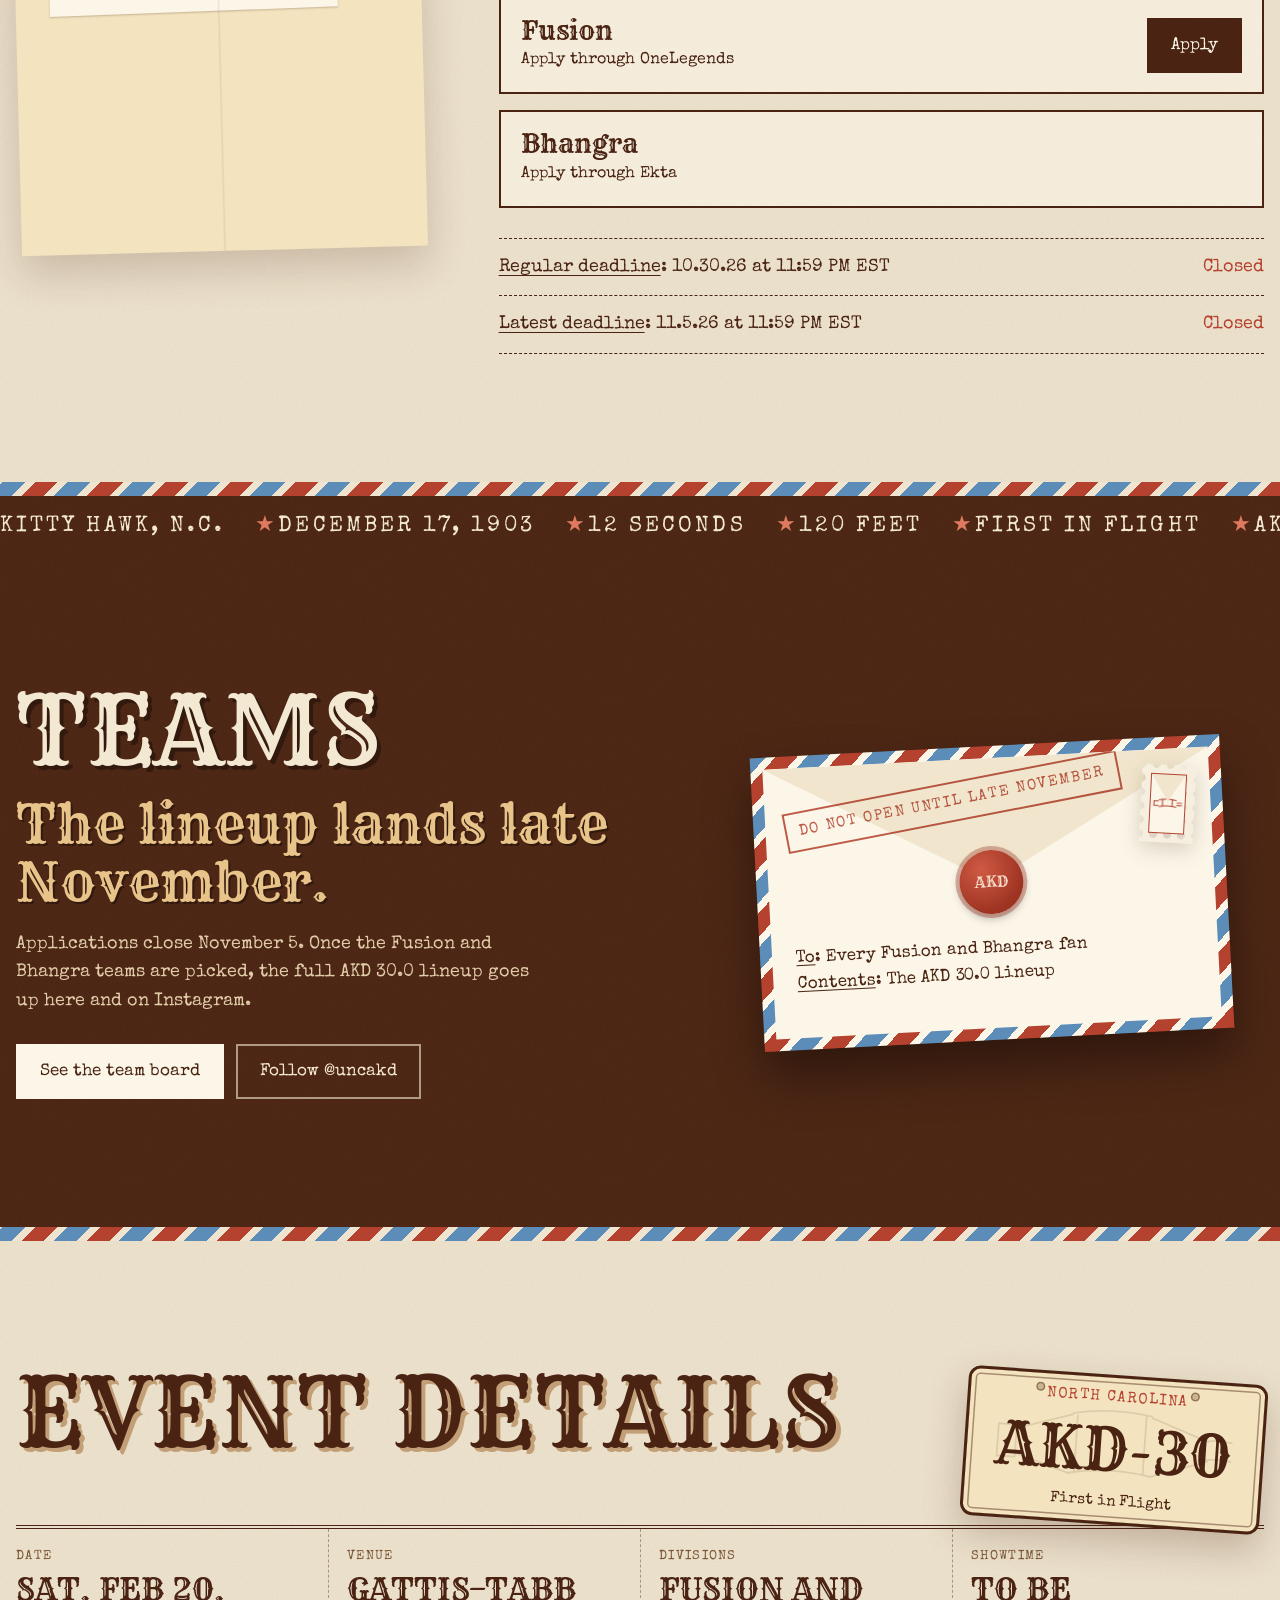
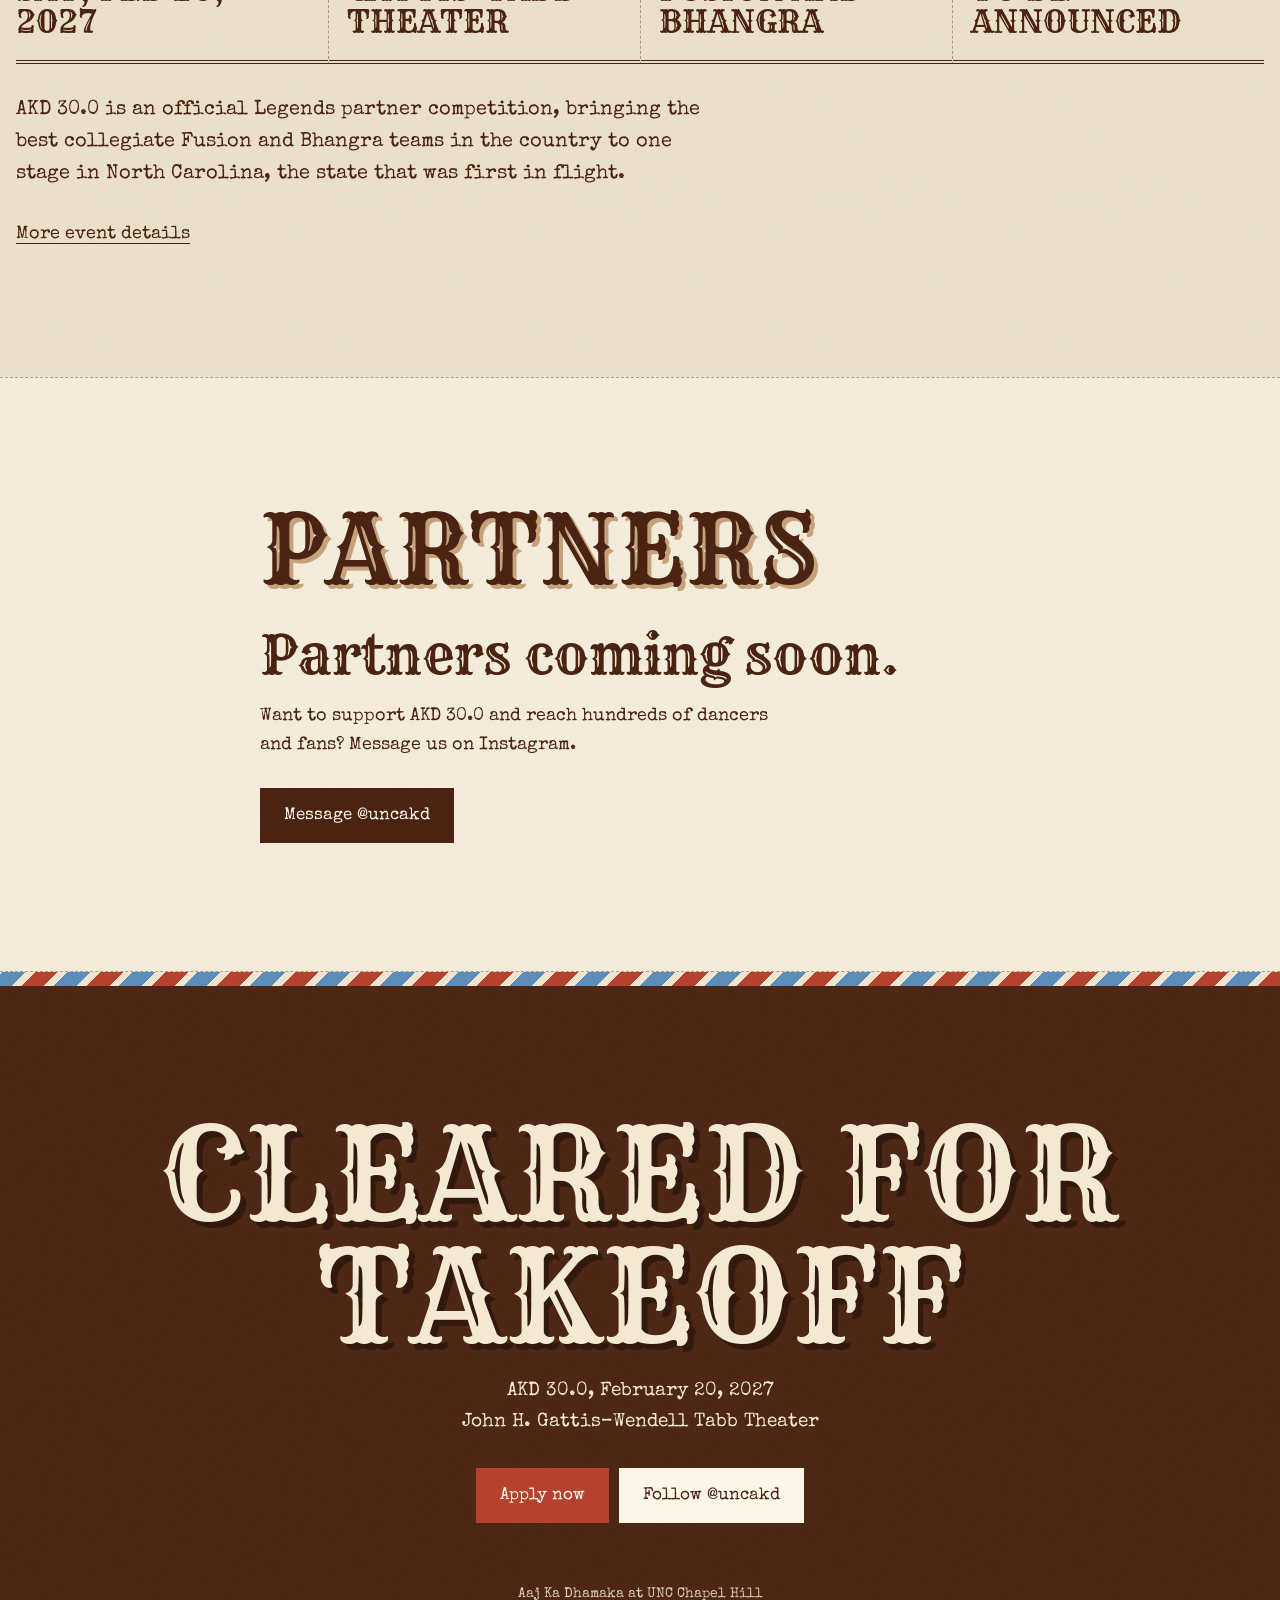
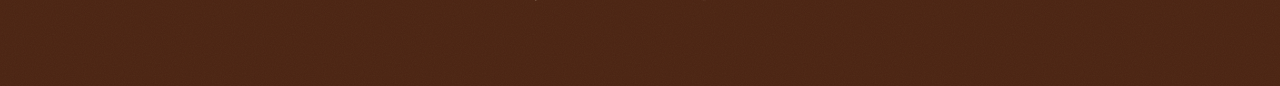
==== commit 4688cff4: "Home: zoom the group photo in on wider screens" ====
--- a/index.html
+++ b/index.html
@@ -28,6 +28,8 @@
 .band { position: relative; display: block; margin: 14px 0; height: clamp(260px, 52vh, 560px); text-shadow: none; }
 .band .duo { position: absolute; inset: 0; box-shadow: 0 0 0 10px #F8F1E1, 0 18px 40px rgba(74, 35, 18, .3); }
 .band .duo img { object-position: center 30%; }
+/* Zoom in on the group on wider screens; phones already crop to the group */
+@media (min-width: 601px) { .band .duo img { transform: scale(1.25); transform-origin: 50% 28%; } }
 /* Team photo: the same light sepia as the Board prints, with no paper tint or dot screen */
 .duo.soft img { filter: sepia(.35) saturate(.9) contrast(1.03); mix-blend-mode: normal; }
 .duo.soft::before, .duo.soft::after { display: none; }
@@ -238,7 +240,7 @@
         <h2 class="cond">Applications are live</h2>
         <div class="apply-cards">
           <div class="apply-card"><div><b>Fusion</b><span>Apply through OneLegends</span></div><a class="btn btn-ink" href="https://www.onelegends.org/comps/cmv8sqmvp0001l608i2w3fno4">Apply</a></div>
-          <div class="apply-card"><div><b>Bhangra</b><span>Apply through Ekta</span></div><a class="btn btn-ink" href="#">Apply</a></div>
+          <div class="apply-card"><div><b>Bhangra</b><span>Apply through Ekta</span></div></div>
         </div>
         <ul class="deadlines">
           <li><span><b>Regular deadline</b>: 10.30.26 at 11:59 PM EST</span><span class="left" id="dl-regular"></span></li>
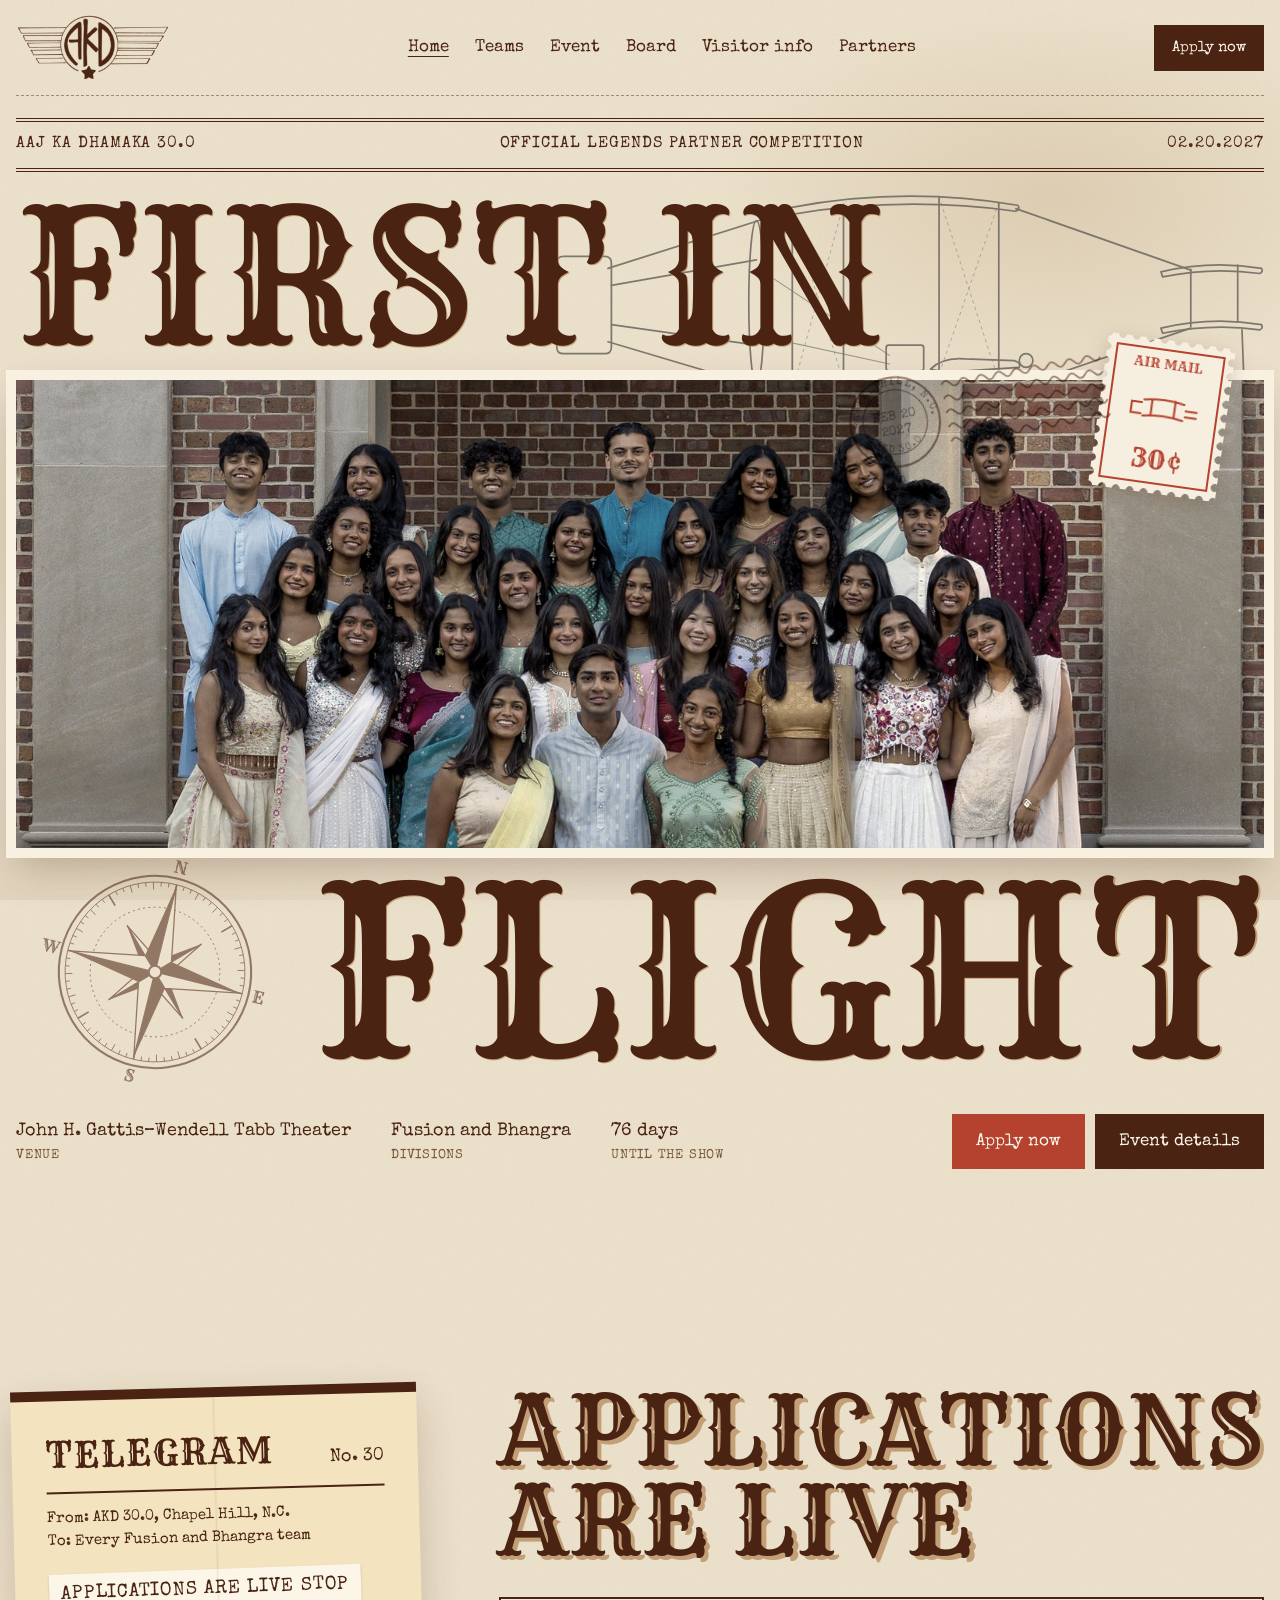
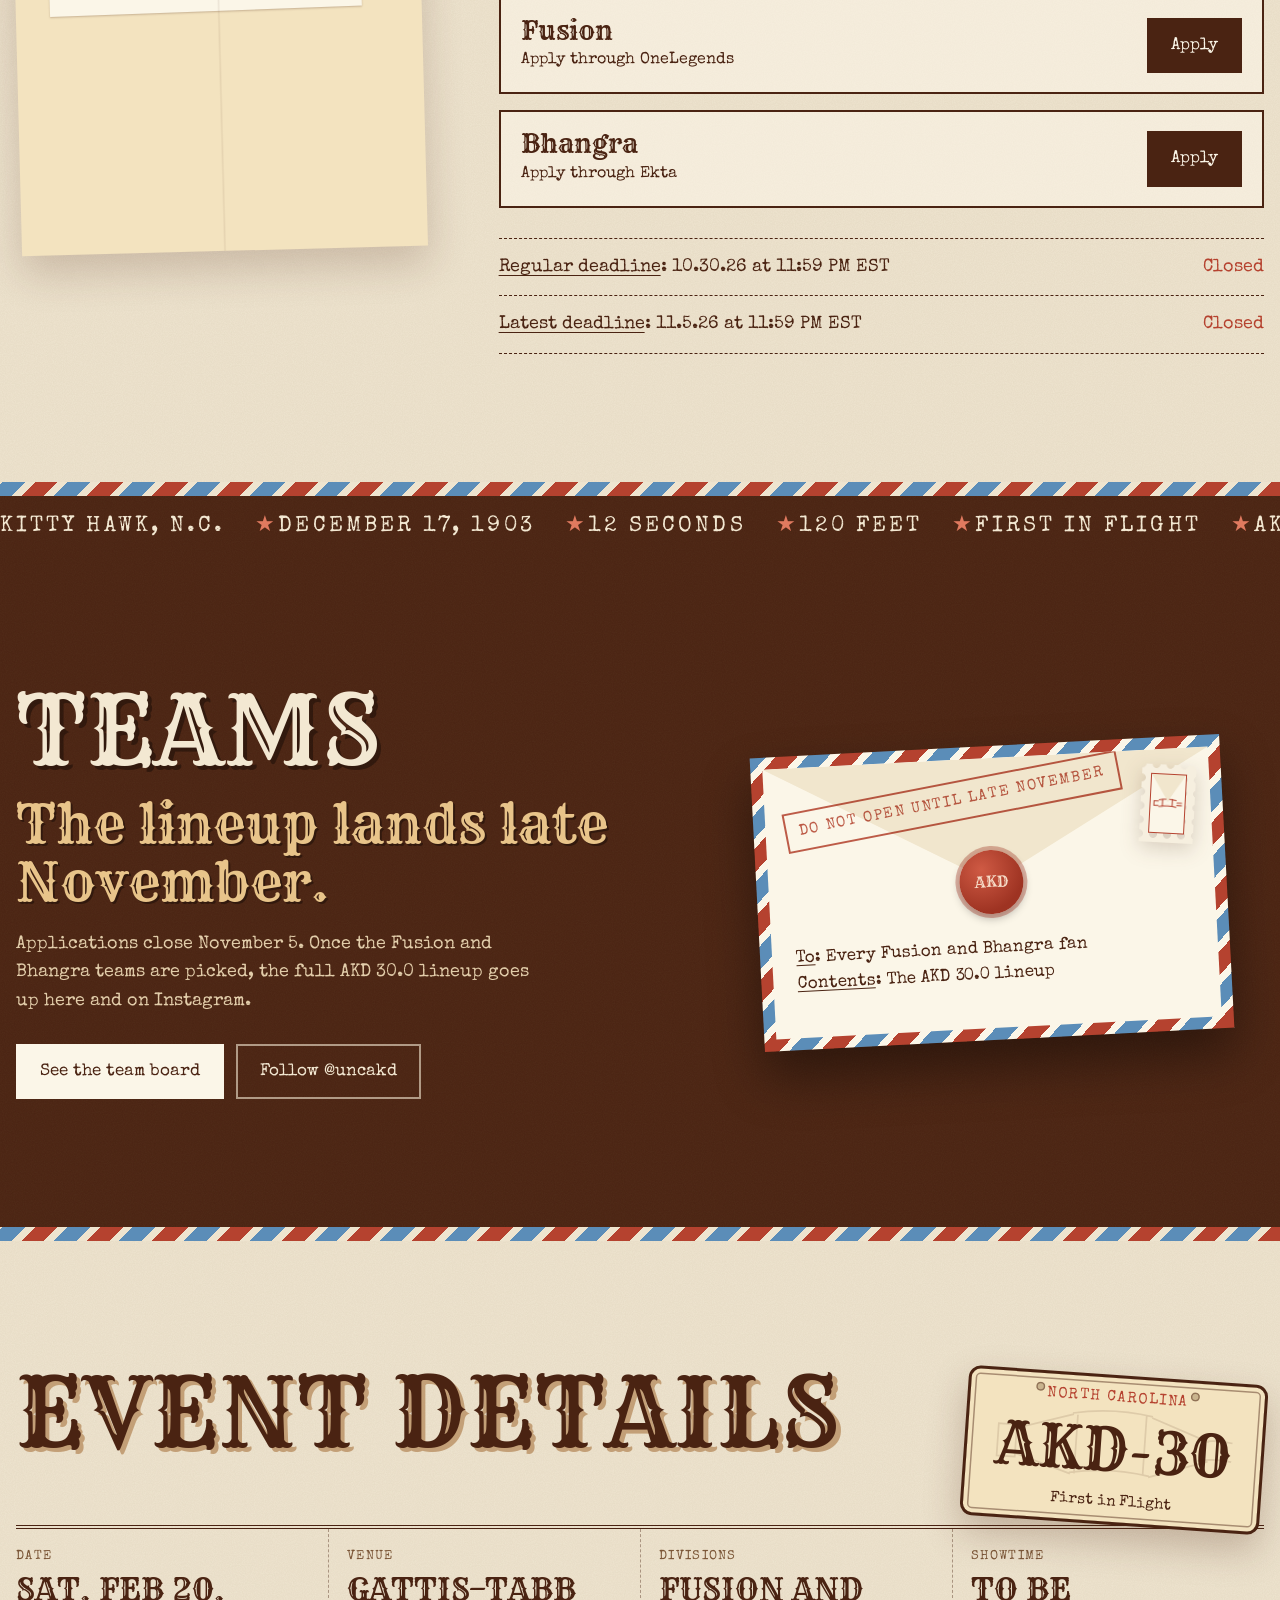
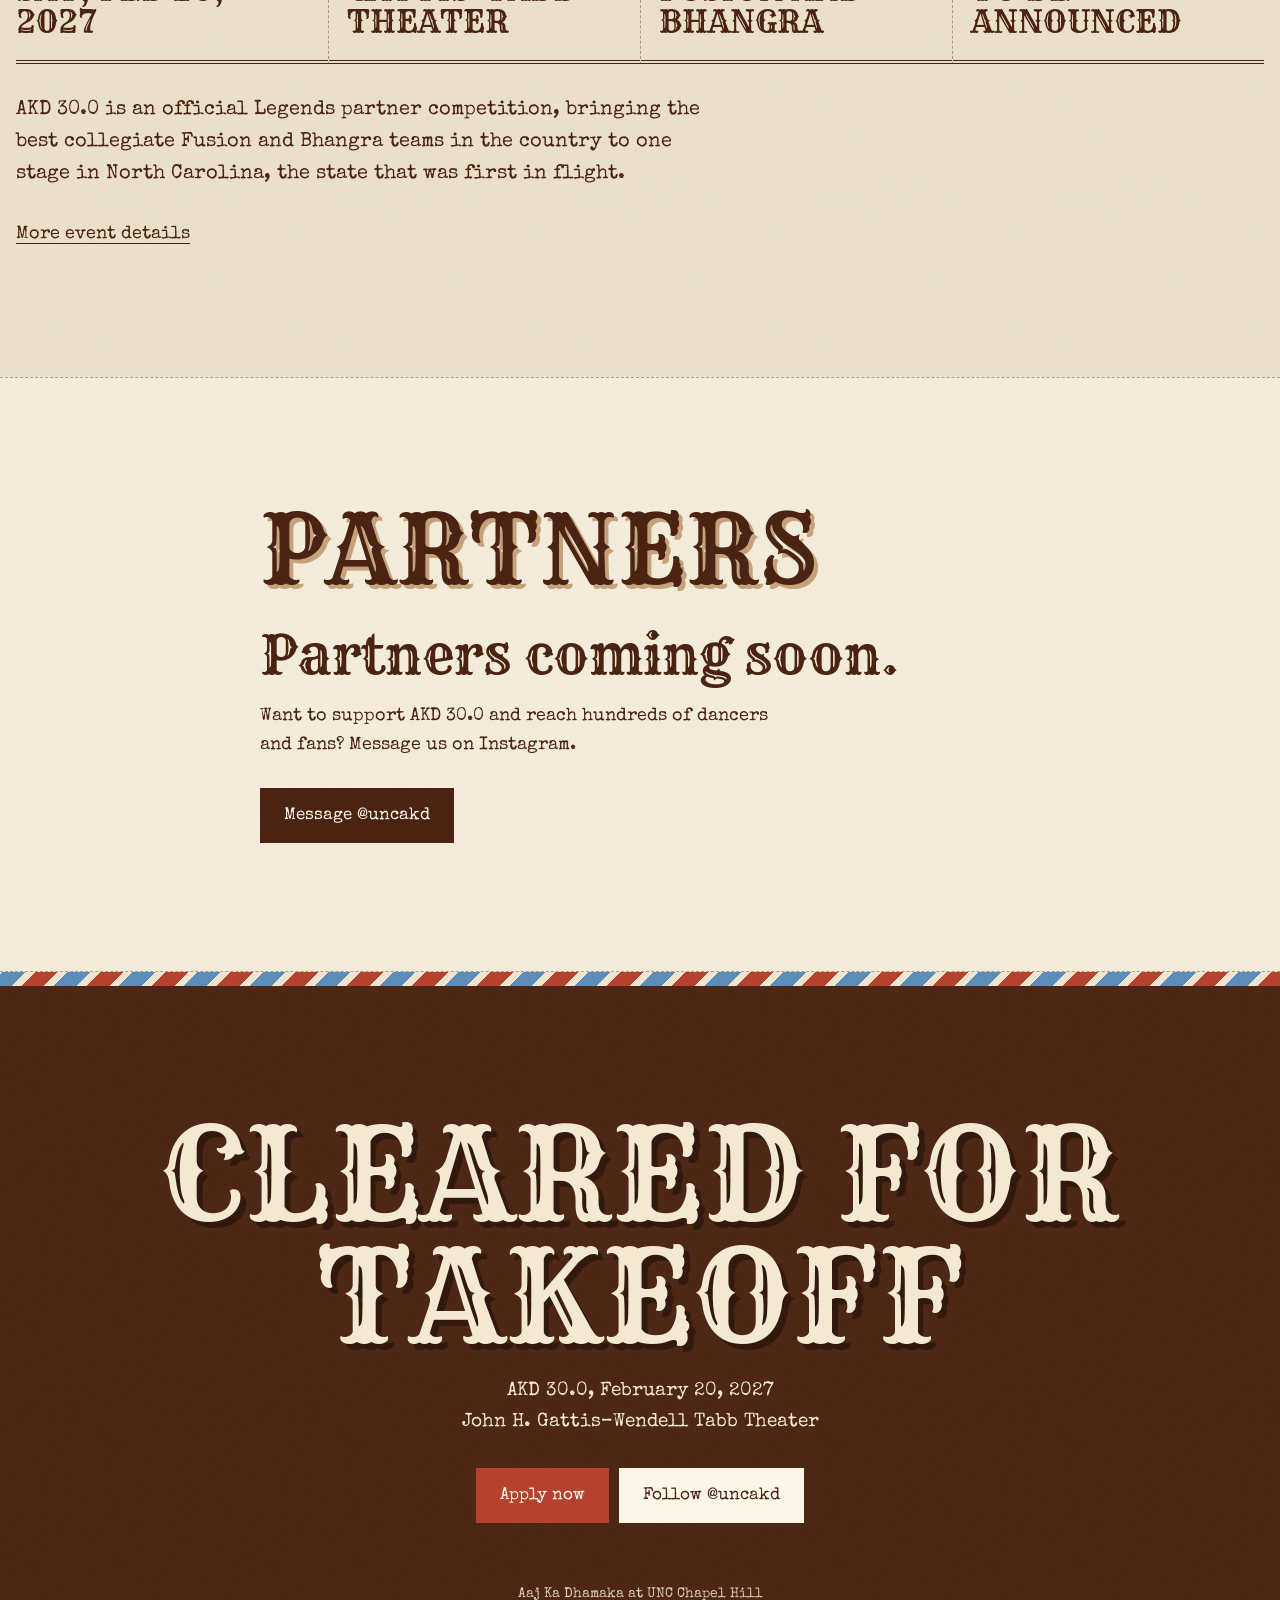
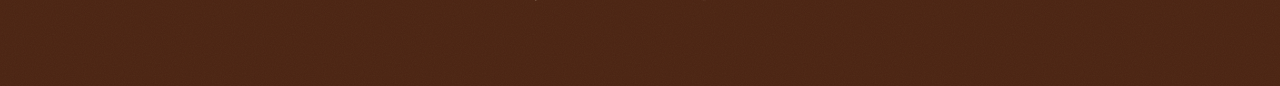
==== commit 2df72cd0: "Apply: link the Bhangra button to Ekta" ====
--- a/index.html
+++ b/index.html
@@ -240,7 +240,7 @@
         <h2 class="cond">Applications are live</h2>
         <div class="apply-cards">
           <div class="apply-card"><div><b>Fusion</b><span>Apply through OneLegends</span></div><a class="btn btn-ink" href="https://www.onelegends.org/comps/cmv8sqmvp0001l608i2w3fno4">Apply</a></div>
-          <div class="apply-card"><div><b>Bhangra</b><span>Apply through Ekta</span></div></div>
+          <div class="apply-card"><div><b>Bhangra</b><span>Apply through Ekta</span></div><a class="btn btn-ink" href="https://ekta.app/competitions">Apply</a></div>
         </div>
         <ul class="deadlines">
           <li><span><b>Regular deadline</b>: 10.30.26 at 11:59 PM EST</span><span class="left" id="dl-regular"></span></li>
